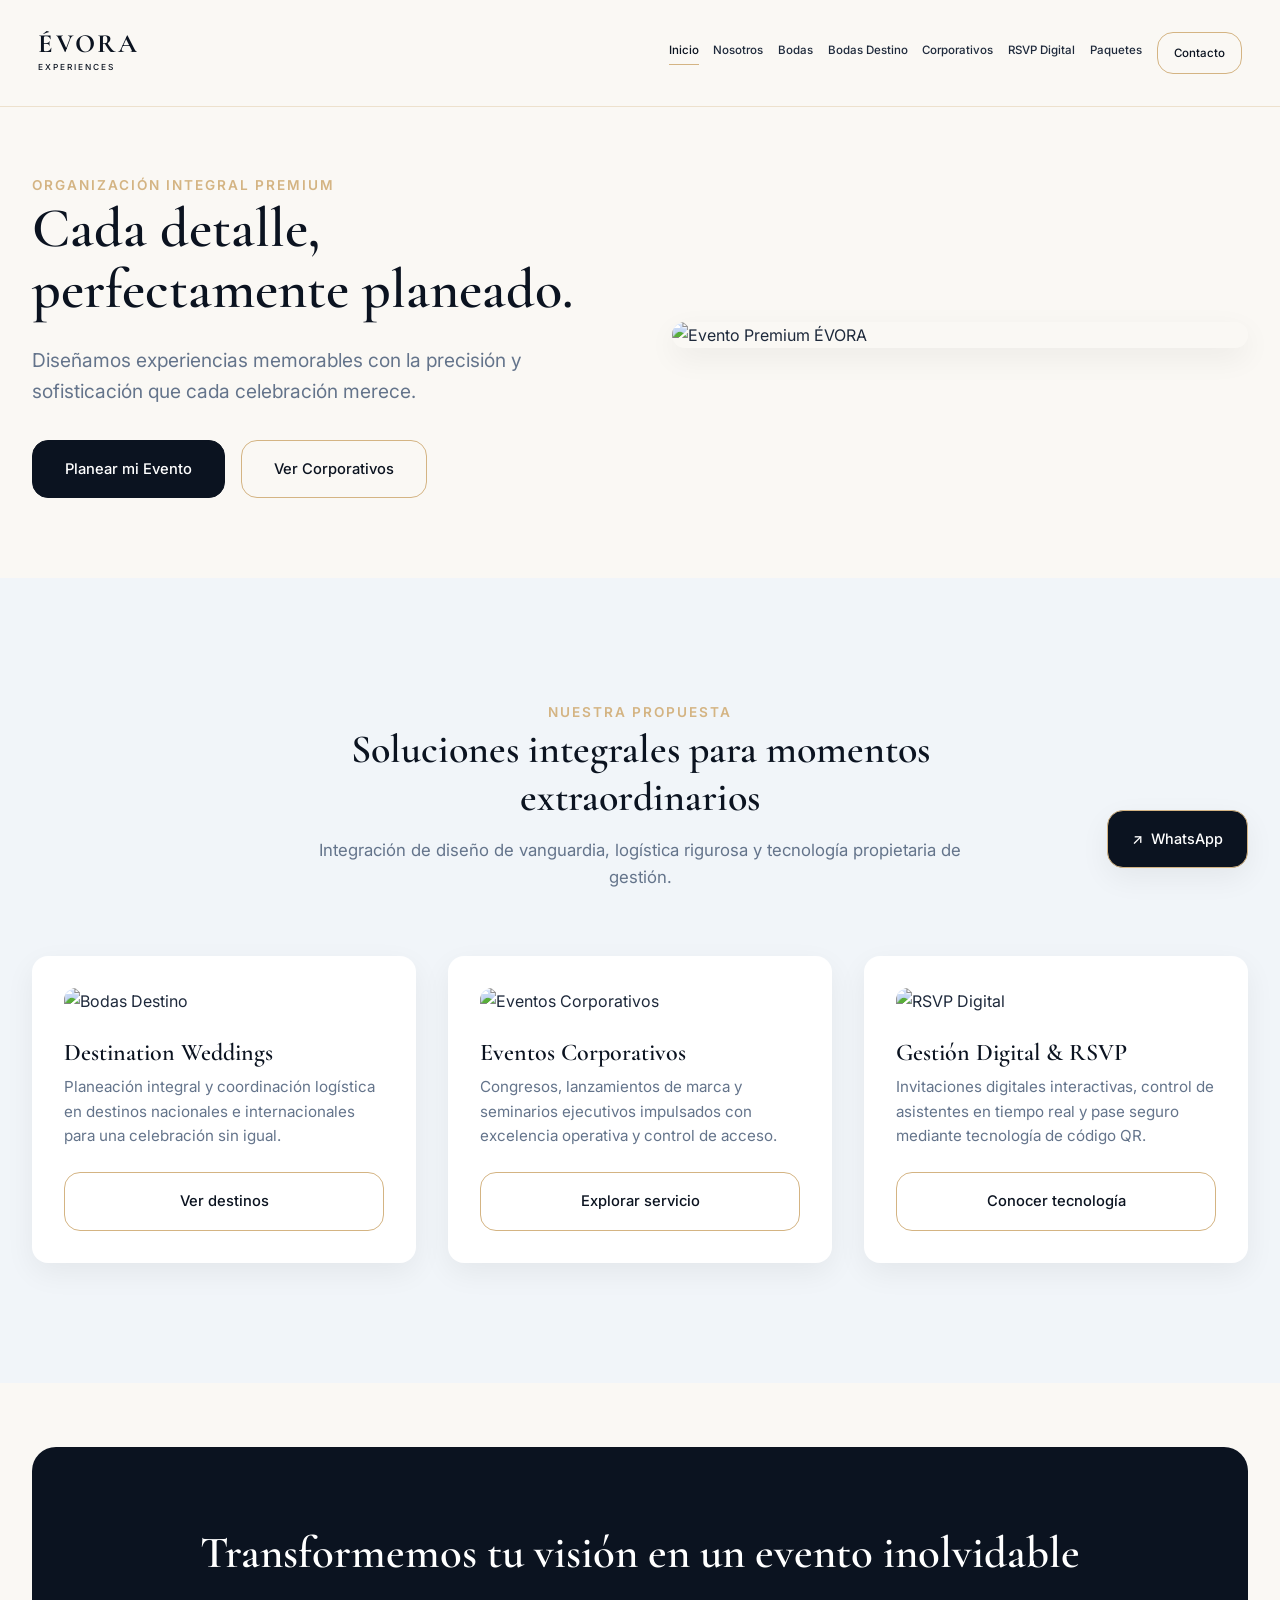
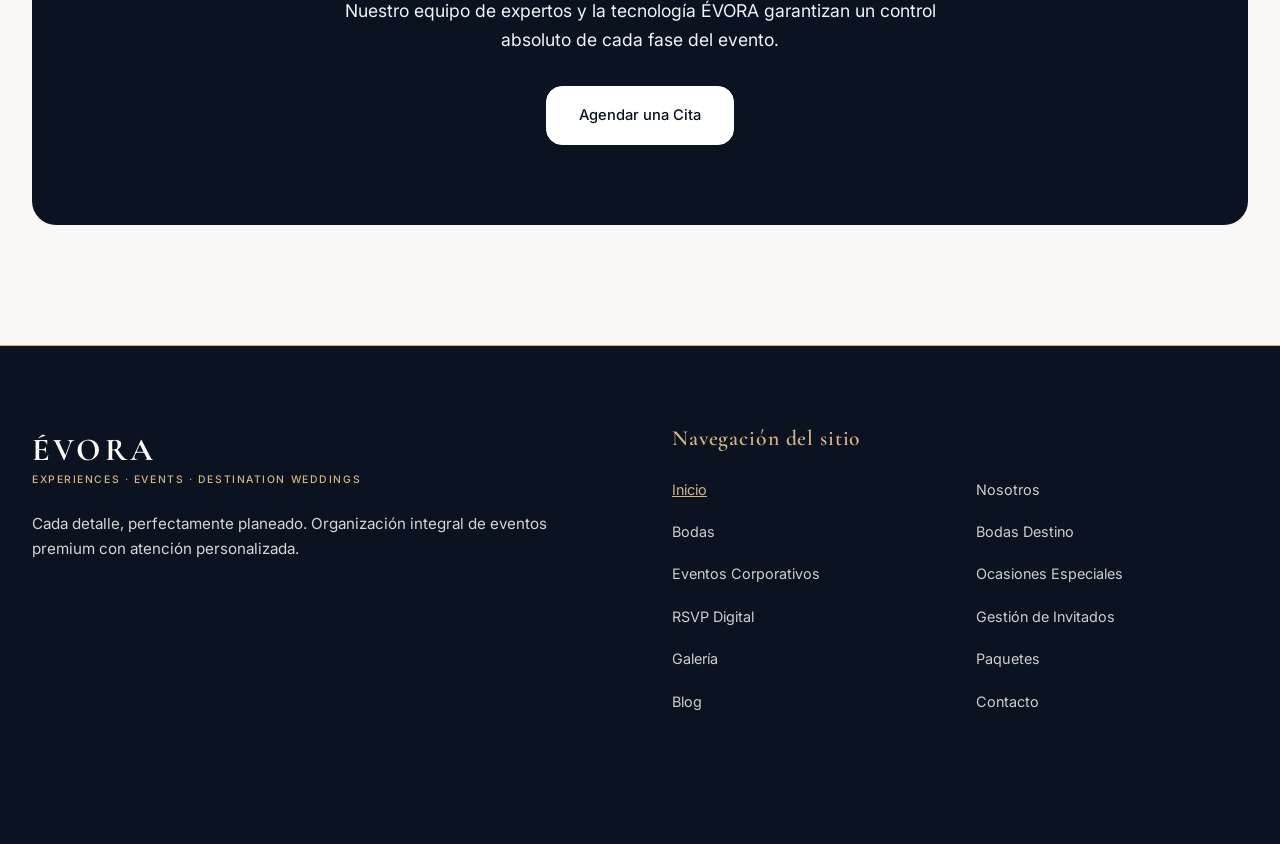
==== index.html @ 411a6d38 "index colocado y arreglado pie de pagina no se mostraba menu hamburguesa" ====
<!DOCTYPE html>
<html lang="es">
<head>
  <meta charset="UTF-8">
  <meta name="viewport" content="width=device-width, initial-scale=1.0">
  <meta name="description" content="ÉVORA Experiences - Organización integral de eventos premium, bodas destino y soluciones tecnológicas de gestión.">
  <meta name="theme-color" content="#FAF8F4">
  <title>Inicio | ÉVORA Experiences Events</title>
  
  <link rel="preconnect" href="https://fonts.googleapis.com">
  <link rel="preconnect" href="https://fonts.gstatic.com" crossorigin>
  <link href="https://fonts.googleapis.com/css2?family=Cormorant+Garamond:wght@600;700&family=Inter:wght@400;500;600&display=swap" rel="stylesheet">
  
  <!-- CSS unificado del encabezado y pie de página -->
  <link rel="stylesheet" href="CSS/encabezado-pie-de-pagina.css">
  
  <!-- CSS del contenido principal de las páginas -->
  <link rel="stylesheet" href="CSS/estilos.css">
</head>
<body>

  <!-- ENCABEZADO (Idéntico a Contactos) -->
  <header class="site-header">
    <div class="container header-inner">
      <a href="index.html" class="logo" aria-label="ÉVORA Inicio">
        <span class="logo-title">ÉVORA</span>
        <span class="logo-sub">EXPERIENCES</span>
      </a>

      <button class="menu-toggle" type="button" aria-label="Abrir menú" aria-controls="main-navigation" aria-expanded="false">
        <span></span>
        <span></span>
        <span></span>
      </button>

      <nav class="main-nav" id="main-navigation" aria-label="Navegación principal">
        <a href="index.html" class="nav-link active" aria-current="page">Inicio</a>
        <a href="nosotros.html" class="nav-link">Nosotros</a>
        <a href="bodas.html" class="nav-link">Bodas</a>
        <a href="bodas-destino.html" class="nav-link">Bodas Destino</a>
        <a href="eventos-corporativos.html" class="nav-link">Corporativos</a>
        <a href="rsvp.html" class="nav-link">RSVP Digital</a>
        <a href="paquetes.html" class="nav-link">Paquetes</a>
        <a href="Contactos.html" class="btn btn-secondary">Contacto</a>
      </nav>
    </div>
    <button class="drawer-backdrop" type="button" aria-label="Cerrar menú" tabindex="-1"></button>
  </header>

  <!-- CONTENIDO PRINCIPAL DEL INICIO -->
  <main>
    <!-- Hero Principal -->
    <section class="hero">
      <div class="container hero-grid">
        <div class="hero-content">
          <span class="section-subtitle">Organización Integral Premium</span>
          <h1 class="hero-title">Cada detalle, perfectamente planeado.</h1>
          <p class="hero-tagline">Diseñamos experiencias memorables con la precisión y sofisticación que cada celebración merece.</p>
          <div style="display: flex; gap: 16px; flex-wrap: wrap;">
            <a href="Contactos.html" class="btn btn-primary">Planear mi Evento</a>
            <a href="eventos-corporativos.html" class="btn btn-secondary">Ver Corporativos</a>
          </div>
        </div>
        <div class="hero-img-wrapper">
          <img src="https://images.unsplash.com/photo-1511795409834-ef04bbd61622?auto=format&fit=crop&w=1000&q=80" alt="Evento Premium ÉVORA">
        </div>
      </div>
    </section>

    <!-- Sección de Servicios (Panorama General) -->
    <section class="section" style="background-color: var(--color-mist);">
      <div class="container">
        <div class="section-header">
          <span class="section-subtitle">Nuestra Propuesta</span>
          <h2 class="section-title">Soluciones integrales para momentos extraordinarios</h2>
          <p class="section-desc">Integración de diseño de vanguardia, logística rigurosa y tecnología propietaria de gestión.</p>
        </div>
        
        <div class="grid-3">
          <!-- Tarjeta 1: Bodas Destino -->
          <div class="card">
            <img src="https://images.unsplash.com/photo-1519167758481-83f550bb49b3?auto=format&fit=crop&w=600&q=80" class="card-img" alt="Bodas Destino">
            <h3 class="card-title">Destination Weddings</h3>
            <p class="card-text">Planeación integral y coordinación logística en destinos nacionales e internacionales para una celebración sin igual.</p>
            <a href="bodas-destino.html" class="btn btn-secondary" style="width: 100%;">Ver destinos</a>
          </div>
          
          <!-- Tarjeta 2: Corporativos -->
          <div class="card">
            <img src="https://images.unsplash.com/photo-1511578314322-379afb476865?auto=format&fit=crop&w=600&q=80" class="card-img" alt="Eventos Corporativos">
            <h3 class="card-title">Eventos Corporativos</h3>
            <p class="card-text">Congresos, lanzamientos de marca y seminarios ejecutivos impulsados con excelencia operativa y control de acceso.</p>
            <a href="eventos-corporativos.html" class="btn btn-secondary" style="width: 100%;">Explorar servicio</a>
          </div>
          
          <!-- Tarjeta 3: Tecnología -->
          <div class="card">
            <img src="https://images.unsplash.com/photo-1465495976277-4387d4b0b4c6?auto=format&fit=crop&w=600&q=80" class="card-img" alt="RSVP Digital">
            <h3 class="card-title">Gestión Digital & RSVP</h3>
            <p class="card-text">Invitaciones digitales interactivas, control de asistentes en tiempo real y pase seguro mediante tecnología de código QR.</p>
            <a href="rsvp.html" class="btn btn-secondary" style="width: 100%;">Conocer tecnología</a>
          </div>
        </div>
      </div>
    </section>

    <!-- Banner CTA -->
    <section class="container" style="margin-bottom: var(--space-8);">
      <div class="cta-banner">
        <h2>Transformemos tu visión en un evento inolvidable</h2>
        <p>Nuestro equipo de expertos y la tecnología ÉVORA garantizan un control absoluto de cada fase del evento.</p>
        <a href="Contactos.html" class="btn btn-secondary" style="background-color: #FFFFFF; border-color: #FFFFFF;">Agendar una Cita</a>
      </div>
    </section>
  </main>

  <!-- PIE DE PÁGINA (Idéntico a Contactos) -->
  <footer class="site-footer">
    <div class="container grid-12">
      <div class="col-6">
        <div class="logo footer-logo">
          <span class="logo-title">ÉVORA</span>
          <span class="logo-sub">EXPERIENCES · EVENTS · DESTINATION WEDDINGS</span>
        </div>
        <p class="footer-desc">Cada detalle, perfectamente planeado. Organización integral de eventos premium con atención personalizada.</p>
      </div>
      <div class="col-6">
        <h2 class="footer-heading">Navegación del sitio</h2>
        <ul class="footer-links">
          <li><a href="index.html" aria-current="page">Inicio</a></li>
          <li><a href="nosotros.html">Nosotros</a></li>
          <li><a href="bodas.html">Bodas</a></li>
          <li><a href="bodas-destino.html">Bodas Destino</a></li>
          <li><a href="eventos-corporativos.html">Eventos Corporativos</a></li>
          <li><a href="ocasiones-especiales.html">Ocasiones Especiales</a></li>
          <li><a href="rsvp.html">RSVP Digital</a></li>
          <li><a href="gestion-invitados.html">Gestión de Invitados</a></li>
          <li><a href="galeria.html">Galería</a></li>
          <li><a href="paquetes.html">Paquetes</a></li>
          <li><a href="blog.html">Blog</a></li>
          <li><a href="Contactos.html">Contacto</a></li>
        </ul>
      </div>
    </div>
  </footer>

  <!-- BOTÓN FLOTANTE WHATSAPP (Idéntico a Contactos) -->
  <a class="whatsapp-float whatsapp-configurable" data-contact-link="whatsapp" href="Contactos.html#contacto-whatsapp" aria-label="Escríbenos por WhatsApp">
    <span aria-hidden="true">↗</span>
    <span>WhatsApp</span>
  </a>

  <!-- SCRIPTS (Requeridos para el funcionamiento del menú) -->
  <script src="SCRIPT/general.js"></script>
  <script src="SCRIPT/script.js"></script>
</body>
</html>
---- CSS/encabezado-pie-de-pagina.css ----
/* ==========================================================================
   ÉVORA - ENCABEZADO, MENÚ LATERAL Y PIE DE PÁGINA RESPONSIVE
   Tokens oficiales (Sección 4.6), Identidad (Sección 3) e Interfaz (Sección 4)
   ========================================================================== */

/* 1. FUENTES OFICIALES */
@import url('https://fonts.googleapis.com/css2?family=Cormorant+Garamond:wght@600;700&family=Inter:wght@400;500;600&display=swap');

/* 2. VARIABLES OFICIALES */
:root {
  --color-midnight: #0B1320;
  --color-gold:     #D4B483;
  --color-ivory:    #FAF8F4;
  --color-charcoal: #1E293B;
  --color-slate:    #64748B;
  --color-mist:     #F1F5F9;
  --color-white:    #FFFFFF;
  --font-display: 'Cormorant Garamond', serif;
  --font-body:    'Inter', sans-serif;
  --radius-base:    16px;
  --radius-premium: 24px;
  --shadow-soft:    0px 10px 30px rgba(0, 0, 0, 0.06);
  --shadow-drawer:  -10px 0px 40px rgba(11, 19, 32, 0.18);
  --transition:     300ms ease;
  --space-1: 8px;
  --space-2: 16px;
  --space-3: 24px;
  --space-4: 32px;
  --space-5: 48px;
  --space-6: 64px;
  --space-7: 80px;
  --space-8: 120px;
  --space-9: 160px;
}

/* 3. RESET Y ESTRUCTURA BASE */
* { box-sizing: border-box; margin: 0; padding: 0; }
html { scroll-behavior: smooth; overflow-x: hidden; }
body {
  background-color: var(--color-ivory);
  color: var(--color-charcoal);
  font-family: var(--font-body);
  font-weight: 400;
  line-height: 1.65;
  -webkit-font-smoothing: antialiased;
  overflow-x: hidden;
}
body.menu-open { overflow: hidden; }

.container {
  max-width: 1280px;
  margin: 0 auto;
  padding: 0 var(--space-4);
}
@media (max-width: 640px) { .container { padding: 0 var(--space-2); } }

/* 4. BOTONES DEL SISTEMA */
.btn {
  display: inline-flex;
  align-items: center;
  justify-content: center;
  gap: var(--space-1);
  padding: var(--space-2) var(--space-4);
  border-radius: var(--radius-base);
  font-family: var(--font-body);
  font-size: 0.92rem;
  font-weight: 500;
  text-decoration: none;
  cursor: pointer;
  transition: background-color var(--transition), color var(--transition), transform var(--transition);
}
.btn-primary { background-color: var(--color-midnight); color: var(--color-white); border: 1px solid var(--color-midnight); }
.btn-primary:hover { background-color: var(--color-charcoal); color: var(--color-white); transform: translateY(-2px); }
.btn-secondary { background-color: transparent; color: var(--color-midnight); border: 1px solid var(--color-gold); }
.btn-secondary:hover { background-color: var(--color-gold); color: var(--color-midnight); transform: translateY(-2px); }

/* 5. LOGOTIPO EDITORIAL */
.logo {
  min-width: max-content;
  flex: 0 0 auto;
  padding: var(--space-1) 0;
  text-decoration: none;
  color: var(--color-midnight);
  display: inline-flex;
  flex-direction: column;
}
.logo-title { font-family: var(--font-display); font-size: clamp(1.65rem, 2vw, 2.4rem); font-weight: 700; letter-spacing: 0.1em; line-height: 1; }
.logo-sub { font-family: var(--font-body); font-size: clamp(0.48rem, 0.65vw, 0.62rem); font-weight: 500; letter-spacing: clamp(0.12em, 0.24vw, 0.24em); margin-top: 4px; }

/* 6. ENCABEZADO FIJO */
.site-header {
  background-color: var(--color-ivory);
  border-bottom: 1px solid rgba(212, 180, 131, 0.35);
  position: sticky;
  top: 0;
  z-index: 900;
  width: 100%;
}
.header-inner {
  display: flex;
  justify-content: space-between;
  align-items: center;
  gap: clamp(12px, 2vw, 32px);
  width: 100%;
  max-width: 1600px;
  padding: clamp(14px, 1.8vw, 24px) clamp(16px, 3vw, 48px);
}
.main-nav {
  display: flex;
  align-items: center;
  justify-content: flex-end;
  gap: clamp(8px, 1.15vw, 20px);
  min-width: 0;
}
.nav-link {
  font-size: clamp(0.72rem, 0.85vw, 0.92rem);
  font-weight: 500;
  color: var(--color-charcoal);
  text-decoration: none;
  padding-bottom: 4px;
  border-bottom: 1px solid transparent;
  transition: color var(--transition), border-bottom-color var(--transition);
  white-space: nowrap;
}
.main-nav .btn { flex: 0 0 auto; padding: clamp(10px, 0.8vw, 16px) clamp(12px, 1.25vw, 24px); font-size: clamp(0.72rem, 0.85vw, 0.92rem); white-space: nowrap; }
.nav-link:hover, .nav-link.active { color: var(--color-midnight); border-bottom-color: var(--color-gold); }

/* 7. BOTÓN HAMBURGUESA Y OVERLAY */
.menu-toggle {
  display: none;
  flex-direction: column;
  justify-content: space-between;
  width: 32px;
  height: 22px;
  background: transparent;
  border: none;
  cursor: pointer;
  padding: 0;
  z-index: 1001;
}
.menu-toggle span {
  display: block;
  width: 100%;
  height: 2px;
  background-color: var(--color-midnight);
  border-radius: 2px;
  transition: transform var(--transition), opacity var(--transition), background-color var(--transition);
}
.menu-toggle.is-active span:nth-child(1) { transform: translateY(10px) rotate(45deg); }
.menu-toggle.is-active span:nth-child(2) { opacity: 0; }
.menu-toggle.is-active span:nth-child(3) { transform: translateY(-10px) rotate(-45deg); }
.drawer-header { display: none; }
.drawer-backdrop {
  display: none;
  position: fixed;
  top: 0; left: 0; width: 100vw; height: 100vh;
  background-color: rgba(11, 19, 32, 0.55);
  backdrop-filter: blur(2px);
  z-index: 950;
  opacity: 0;
  pointer-events: none;
  cursor: pointer;
  transition: opacity var(--transition);
}
.drawer-backdrop.is-active { opacity: 1; pointer-events: auto; }

/* 8. COMPORTAMIENTO MÓVIL Y TABLET (HASTA 1100PX) */
@media (max-width: 1100px) {
  body.menu-open .site-header { z-index: 1100; }
  .menu-toggle { display: flex; }
  .drawer-backdrop { display: block; }
  .main-nav {
    position: fixed;
    top: 0;
    right: 0;
    width: 320px;
    max-width: 85vw;
    height: 100vh;
    background-color: var(--color-ivory);
    box-shadow: var(--shadow-drawer);
    border-left: 1px solid var(--color-gold);
    display: flex;
    flex-direction: column;
    align-items: flex-start;
    justify-content: flex-start;
    padding: var(--space-6) var(--space-4) var(--space-5);
    gap: var(--space-3);
    z-index: 1000;
    overflow-y: auto;
    transform: translateX(100%);
    transition: transform var(--transition);
  }
  .main-nav.is-open { transform: translateX(0); }
  .drawer-header {
    display: block;
    width: 100%;
    padding-bottom: var(--space-3);
    border-bottom: 1px solid rgba(212, 180, 131, 0.35);
    margin-bottom: var(--space-2);
  }
  .drawer-tag { font-size: 0.72rem; font-weight: 600; text-transform: uppercase; letter-spacing: 0.2em; color: var(--color-slate); display: block; margin-top: 4px; }
  .main-nav .nav-link { width: 100%; font-size: 1.15rem; font-family: var(--font-display); font-weight: 600; padding: var(--space-1) 0; border-bottom: 1px solid rgba(212, 180, 131, 0.2); }
  .main-nav .btn { width: 100%; margin-top: var(--space-3); text-align: center; }
}

/* ==========================================================================
   9. PIE DE PÁGINA CORPORATIVO 
   ========================================================================== */
.site-footer {
  background-color: var(--color-midnight);
  color: var(--color-ivory);
  padding: var(--space-7) 0 var(--space-5);
  border-top: 1px solid var(--color-gold);
}

/* Solución a las grillas usadas originalmente en Contactos.html */
.grid-12 {
  display: grid;
  grid-template-columns: 1fr 1fr;
  gap: var(--space-6);
  align-items: start;
}

.col-6 {
  width: 100%;
}

/* ==========================================================================
   9. PIE DE PÁGINA CORPORATIVO 
   ========================================================================== */
.site-footer {
  background-color: var(--color-midnight);
  color: var(--color-ivory);
  /* Padding extra al final para que el botón de WhatsApp no cubra los enlaces */
  padding: var(--space-7) 0 calc(var(--space-7) + 50px);
  border-top: 1px solid var(--color-gold);
}

.grid-12 {
  display: grid;
  grid-template-columns: 1fr 1fr;
  gap: var(--space-6);
  align-items: start;
}

.col-6 {
  width: 100%;
}

/* Estilos del Logo en el Footer */
.footer-logo {
  display: flex;
  flex-direction: column;
  color: var(--color-ivory);
  margin-bottom: var(--space-2);
  text-decoration: none;
  max-width: 100%;
}

.footer-logo .logo-title {
  font-family: var(--font-display);
  font-size: clamp(1.6rem, 4vw, 2rem);
  font-weight: 700;
  letter-spacing: 0.1em;
  line-height: 1;
}

.footer-logo .logo-sub {
  font-family: var(--font-body);
  font-size: clamp(0.55rem, 1.2vw, 0.65rem);
  font-weight: 500;
  letter-spacing: 0.15em; /* Espaciado fijo y estable */
  color: var(--color-gold);
  margin-top: 6px;
  line-height: 1.6;
  white-space: normal;
  word-wrap: break-word;
}

.footer-desc {
  font-size: 0.95rem;
  opacity: 0.85;
  margin-bottom: var(--space-3);
  line-height: 1.6;
}

.footer-heading {
  font-family: var(--font-display);
  color: var(--color-gold);
  font-size: 1.35rem;
  font-weight: 600;
  margin-bottom: var(--space-3);
  letter-spacing: 0.04em;
}

/* Enlaces en 2 columnas estables */
.footer-links {
  list-style: none !important;
  padding: 0;
  margin: 0;
  display: grid;
  grid-template-columns: repeat(2, 1fr);
  gap: var(--space-2) var(--space-4);
}

.footer-links li {
  margin: 0;
  padding: 0;
}

.footer-links a {
  color: var(--color-ivory) !important;
  text-decoration: none !important;
  font-size: 0.9rem;
  opacity: 0.82;
  transition: opacity var(--transition), color var(--transition);
}

.footer-links a:hover,
.footer-links a[aria-current="page"] {
  opacity: 1;
  color: var(--color-gold) !important;
  text-decoration: underline !important;
}

/* Sub-footer inferior */
.footer-bottom {
  margin-top: var(--space-6); 
  padding-top: var(--space-4); 
  border-top: 1px solid rgba(255, 255, 255, 0.1); 
  display: flex; 
  justify-content: space-between; 
  align-items: center; 
  flex-wrap: wrap; 
  gap: var(--space-2); 
  font-size: 0.82rem; 
  color: var(--color-slate); 
}

/* Responsividad del Footer (Ajustado para Tablets como iPad Mini) */
@media (max-width: 1024px) {
  .grid-12 {
    grid-template-columns: 1fr; /* Colapsa a 1 columna para dar ancho total al texto */
    gap: var(--space-5);
  }
  .footer-links {
    grid-template-columns: repeat(2, 1fr); /* Mantiene los enlaces en 2 columnas */
  }
  .footer-bottom { 
    flex-direction: column; 
    align-items: flex-start; 
  }
}

.footer-desc {
  font-size: 0.95rem;
  opacity: 0.85;
  margin-bottom: var(--space-3);
  line-height: 1.6;
}

.footer-heading {
  font-family: var(--font-display);
  color: var(--color-gold);
  font-size: 1.35rem;
  font-weight: 600;
  margin-bottom: var(--space-3);
  letter-spacing: 0.04em;
}

/* Solución a los enlaces azules y viñetas */
.footer-links {
  list-style: none !important;
  padding: 0;
  margin: 0;
  display: grid;
  grid-template-columns: repeat(2, 1fr);
  gap: var(--space-2) var(--space-4);
}

.footer-links li {
  margin: 0;
  padding: 0;
}

.footer-links a {
  color: var(--color-ivory) !important;
  text-decoration: none !important;
  font-size: 0.9rem;
  opacity: 0.82;
  transition: opacity var(--transition), color var(--transition);
}

.footer-links a:hover,
.footer-links a[aria-current="page"] {
  opacity: 1;
  color: var(--color-gold) !important;
  text-decoration: underline !important;
}

/* Sub-footer inferior (Derechos reservados) */
.footer-bottom {
  margin-top: var(--space-6); 
  padding-top: var(--space-4); 
  border-top: 1px solid rgba(255, 255, 255, 0.1); 
  display: flex; 
  justify-content: space-between; 
  align-items: center; 
  flex-wrap: wrap; 
  gap: var(--space-2); 
  font-size: 0.82rem; 
  color: var(--color-slate); 
}

/* Responsividad del Footer */
@media (max-width: 820px) {
  .grid-12 {
    grid-template-columns: 1fr;
    gap: var(--space-5);
  }
  .footer-links {
    grid-template-columns: 1fr;
    gap: var(--space-2);
  }
  .footer-bottom { 
    flex-direction: column; 
    align-items: flex-start; 
  }
}

/* ==========================================================================
   10. BOTÓN FLOTANTE DE WHATSAPP 
   ========================================================================== */
.whatsapp-float {
  position: fixed;
  bottom: var(--space-4); 
  right: var(--space-4);
  background-color: var(--color-midnight); 
  color: var(--color-white) !important;
  border: 1px solid var(--color-gold); 
  border-radius: var(--radius-base);
  padding: var(--space-2) var(--space-3); 
  display: inline-flex; 
  align-items: center; 
  gap: var(--space-1);
  text-decoration: none !important; 
  font-size: 0.9rem; 
  font-weight: 500;
  box-shadow: var(--shadow-soft); 
  z-index: 1000; 
  transition: background-color var(--transition), transform var(--transition);
}

.whatsapp-float:hover { 
  background-color: var(--color-charcoal); 
  color: var(--color-white) !important;
  transform: translateY(-2px); 
}

@media (max-width: 640px) {
  .whatsapp-float { 
    bottom: var(--space-2); 
    right: var(--space-2); 
    padding: var(--space-1) var(--space-2); 
    font-size: 0.82rem; 
  }
}
---- CSS/estilos.css ----
/* ==========================================================================
   ÉVORA - Estilos del Contenido Principal (Index / Bodas)
   ========================================================================== */

/* Tipografía de Encabezados (Sección 3.4) */
h1, h2, h3, h4, .font-display {
  font-family: var(--font-display, 'Cormorant Garamond', serif);
  font-weight: 600;
  line-height: 1.2;
  color: var(--color-midnight, #0B1320);
}

/* ==========================================================================
   Secciones Generales
   ========================================================================== */
.section {
  padding: var(--space-8, 120px) 0;
}

.section-header {
  text-align: center;
  max-width: 650px;
  margin: 0 auto var(--space-6, 64px) auto;
}

.section-subtitle {
  font-size: 0.85rem;
  text-transform: uppercase;
  letter-spacing: 2px;
  color: var(--color-gold, #D4B483);
  font-weight: 600;
  margin-bottom: var(--space-1, 8px);
}

.section-title {
  font-size: 2.5rem;
  margin-bottom: var(--space-2, 16px);
}

.section-desc {
  color: var(--color-slate, #64748B);
  font-size: 1.05rem;
}

/* ==========================================================================
   Hero Base
   ========================================================================== */
.hero {
  padding-top: var(--space-6, 64px); 
  padding-bottom: var(--space-7, 80px);
  background-color: var(--color-ivory, #FAF8F4);
}

.hero-grid {
  display: grid;
  grid-template-columns: 1fr 1fr;
  gap: var(--space-6, 64px);
  align-items: center;
}

.hero-title {
  font-size: 3.5rem;
  margin-bottom: var(--space-3, 24px);
  line-height: 1.1;
}

.hero-tagline {
  font-size: 1.2rem;
  color: var(--color-slate, #64748B);
  margin-bottom: var(--space-4, 32px);
}

.hero-img-wrapper {
  border-radius: var(--radius-premium, 24px);
  overflow: hidden;
  box-shadow: var(--shadow-soft, 0px 10px 30px rgba(0,0,0,0.06));
}

.hero-img-wrapper img {
  width: 100%;
  height: 500px;
  object-fit: cover;
}

/* ==========================================================================
   Tarjetas y Grillas (Servicios)
   ========================================================================== */
.grid-3 {
  display: grid;
  grid-template-columns: repeat(3, 1fr);
  gap: var(--space-4, 32px);
}

.grid-2 {
  display: grid;
  grid-template-columns: repeat(2, 1fr);
  gap: var(--space-5, 48px);
}

.card {
  background: #FFFFFF;
  border-radius: var(--radius-base, 16px);
  padding: var(--space-4, 32px);
  box-shadow: var(--shadow-soft, 0px 10px 30px rgba(0,0,0,0.06));
  transition: transform var(--transition, 300ms);
}

.card:hover {
  transform: translateY(-5px);
}

.card-img {
  width: 100%;
  height: 240px;
  object-fit: cover;
  border-radius: calc(var(--radius-base, 16px) - 4px);
  margin-bottom: var(--space-3, 24px);
}

.card-title {
  font-size: 1.5rem;
  margin-bottom: var(--space-1, 8px);
}

.card-text {
  color: var(--color-slate, #64748B);
  font-size: 0.95rem;
  margin-bottom: var(--space-3, 24px);
  line-height: 1.6;
}

/* ==========================================================================
   Banner CTA (Llamada a la acción)
   ========================================================================== */
.cta-banner {
  background-color: var(--color-midnight, #0B1320);
  color: #FFFFFF;
  border-radius: var(--radius-premium, 24px);
  padding: var(--space-7, 80px) var(--space-5, 48px);
  text-align: center;
  margin: var(--space-6, 64px) 0;
}

.cta-banner h2 {
  color: #FFFFFF;
  font-size: 2.8rem;
  margin-bottom: var(--space-2, 16px);
}

.cta-banner p {
  color: var(--color-mist, #F1F5F9);
  max-width: 600px;
  margin: 0 auto var(--space-4, 32px) auto;
  font-size: 1.1rem;
}

/* ==========================================================================
   Responsive (Contenido Principal)
   ========================================================================== */
@media (max-width: 992px) {
  /* Obliga a las grillas a mostrarse en 1 sola columna en tablet y celular */
  .hero-grid, 
  .grid-3, 
  .grid-2 {
    grid-template-columns: 1fr;
    gap: var(--space-4, 32px);
  }
  
  .hero-title {
    font-size: 2.5rem;
  }
  
  .hero-img-wrapper img {
    height: 350px;
  }
}

@media (max-width: 768px) {
  .cta-banner h2 {
    font-size: 2rem;
  }
  
  .section {
    padding: var(--space-6, 64px) 0;
  }
}
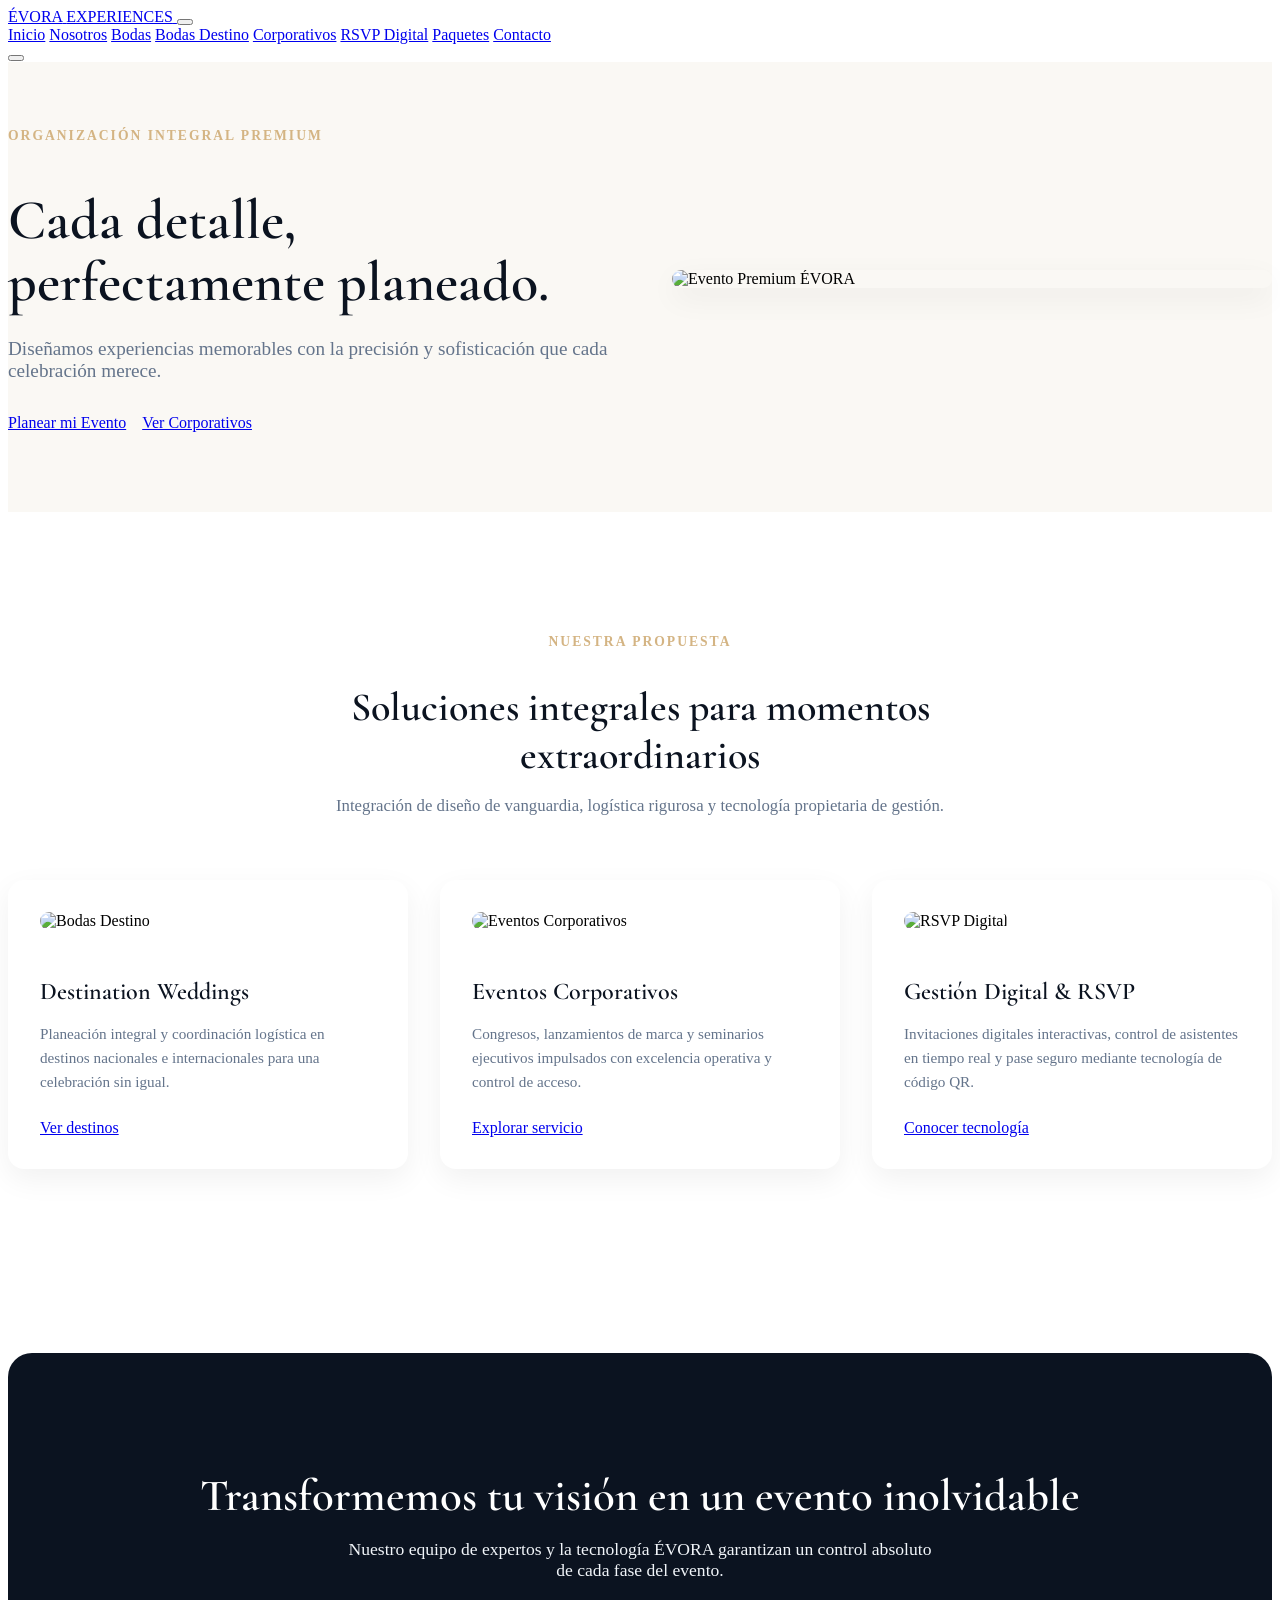
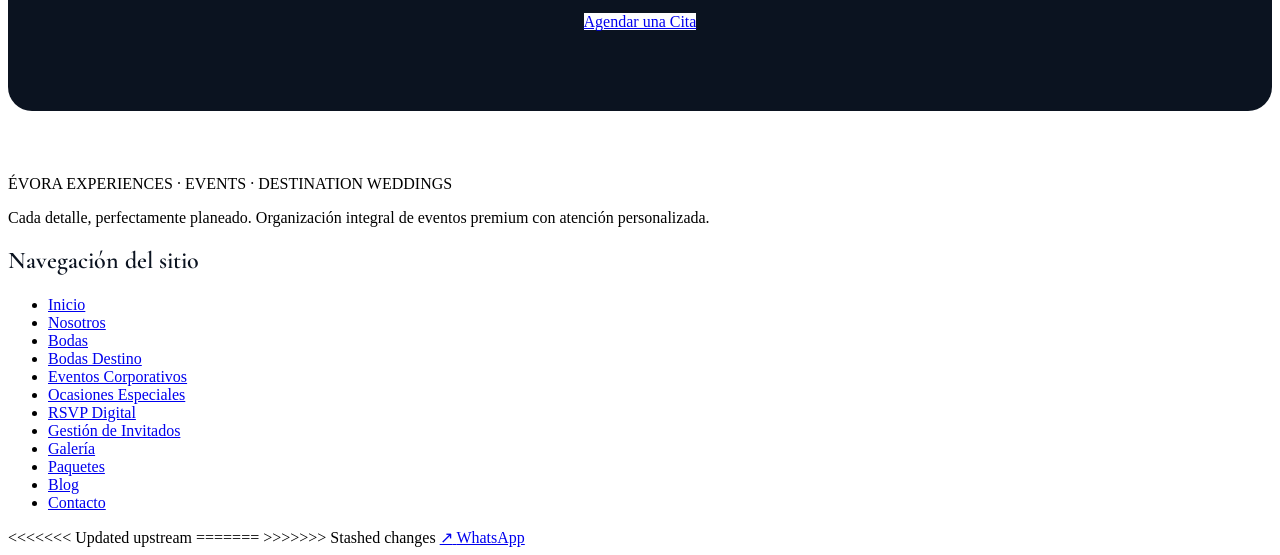
==== commit 006c409f: "Actualizar index" ====
--- a/index.html
+++ b/index.html
@@ -144,7 +144,11 @@
     </div>
   </footer>
 
+<<<<<<< Updated upstream
   <!-- BOTÓN FLOTANTE WHATSAPP (Idéntico a Contactos) -->
+=======
+  <!-- BOTÓN FLOTANTE ESTILO WHATSAPP-->
+>>>>>>> Stashed changes
   <a class="whatsapp-float whatsapp-configurable" data-contact-link="whatsapp" href="Contactos.html#contacto-whatsapp" aria-label="Escríbenos por WhatsApp">
     <span aria-hidden="true">↗</span>
     <span>WhatsApp</span>
--- a/CSS/estilos.css
+++ b/CSS/estilos.css
@@ -130,7 +130,7 @@
 }
 
 /* ==========================================================================
-   Banner CTA (Llamada a la acción)
+   Banner CTA 
    ========================================================================== */
 .cta-banner {
   background-color: var(--color-midnight, #0B1320);
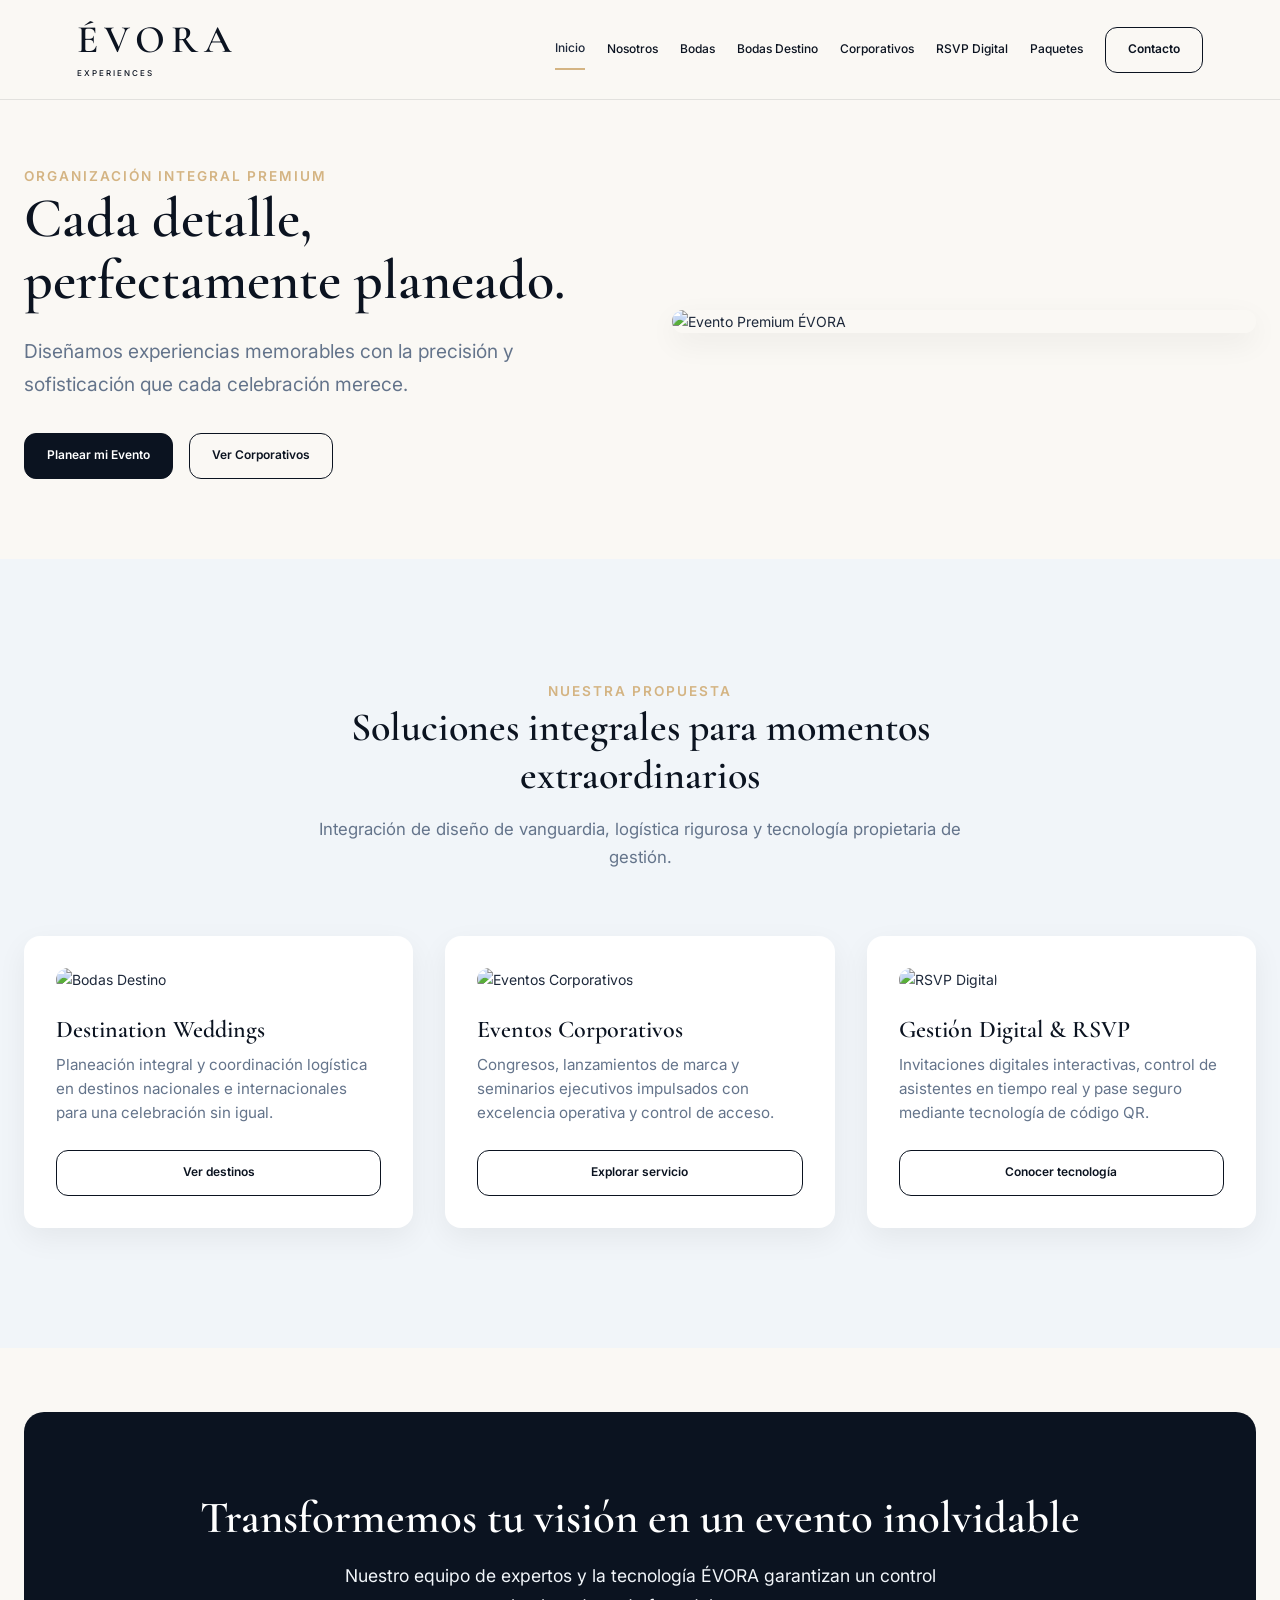
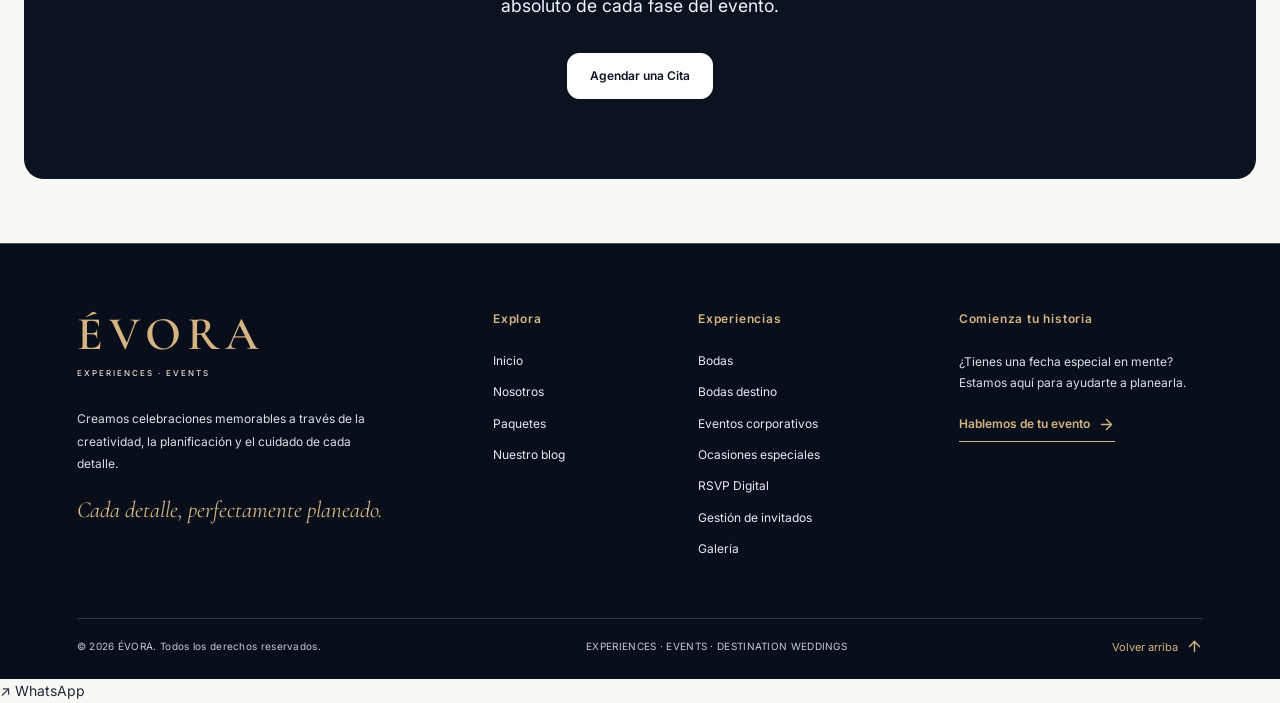
==== commit d5bee889: "ARREGLOS Y DETALLES MENORES" ====
--- a/index.html
+++ b/index.html
@@ -17,7 +17,7 @@
   <!-- CSS del contenido principal de las páginas -->
   <link rel="stylesheet" href="CSS/estilos.css">
 </head>
-<body>
+<body id="inicio">
 
   <!-- ENCABEZADO (Idéntico a Contactos) -->
   <header class="site-header">
@@ -114,41 +114,56 @@
     </section>
   </main>
 
-  <!-- PIE DE PÁGINA (Idéntico a Contactos) -->
   <footer class="site-footer">
-    <div class="container grid-12">
-      <div class="col-6">
-        <div class="logo footer-logo">
-          <span class="logo-title">ÉVORA</span>
-          <span class="logo-sub">EXPERIENCES · EVENTS · DESTINATION WEDDINGS</span>
-        </div>
-        <p class="footer-desc">Cada detalle, perfectamente planeado. Organización integral de eventos premium con atención personalizada.</p>
+    <div class="footer-main">
+      <div class="footer-about">
+        <a class="footer-logo" href="index.html" aria-label="ÉVORA - Inicio">ÉVORA<small>EXPERIENCES · EVENTS</small></a>
+        <p class="footer-description">Creamos celebraciones memorables a través de la creatividad, la planificación y el cuidado de cada detalle.</p>
+        <span class="footer-tagline">Cada detalle, perfectamente planeado.</span>
       </div>
-      <div class="col-6">
-        <h2 class="footer-heading">Navegación del sitio</h2>
-        <ul class="footer-links">
-          <li><a href="index.html" aria-current="page">Inicio</a></li>
-          <li><a href="nosotros.html">Nosotros</a></li>
-          <li><a href="bodas.html">Bodas</a></li>
-          <li><a href="bodas-destino.html">Bodas Destino</a></li>
-          <li><a href="eventos-corporativos.html">Eventos Corporativos</a></li>
-          <li><a href="ocasiones-especiales.html">Ocasiones Especiales</a></li>
-          <li><a href="rsvp.html">RSVP Digital</a></li>
-          <li><a href="gestion-invitados.html">Gestión de Invitados</a></li>
-          <li><a href="galeria.html">Galería</a></li>
-          <li><a href="paquetes.html">Paquetes</a></li>
-          <li><a href="blog.html">Blog</a></li>
-          <li><a href="Contactos.html">Contacto</a></li>
-        </ul>
+      <div class="footer-column">
+        <h3>Explora</h3>
+        <a href="index.html">Inicio</a>
+        <a href="nosotros.html">Nosotros</a>
+        <a href="paquetes.html">Paquetes</a>
+        <a href="blog.html">Nuestro blog</a>
       </div>
+      <div class="footer-column">
+        <h3>Experiencias</h3>
+        <a href="bodas.html">Bodas</a>
+        <a href="bodas-destino.html">Bodas destino</a>
+        <a href="eventos-corporativos.html">Eventos corporativos</a>
+        <a href="ocasiones-especiales.html">Ocasiones especiales</a>
+        <a href="rsvp.html">RSVP Digital</a>
+        <a href="gestion-invitados.html">Gestión de invitados</a>
+        <a href="galeria.html">Galería</a>
+      </div>
+      <div class="footer-column footer-contact">
+        <h3>Comienza tu historia</h3>
+        <p>¿Tienes una fecha especial en mente? Estamos aquí para ayudarte a planearla.</p>
+        <a class="footer-link-contact" href="Contactos.html">
+          Hablemos de tu evento
+          <svg class="icono" viewBox="0 0 24 24" fill="none" stroke="currentColor" stroke-width="2" stroke-linecap="round" stroke-linejoin="round" aria-hidden="true">
+            <path d="M5 12h14"></path>
+            <path d="m12 5 7 7-7 7"></path>
+          </svg>
+        </a>
+      </div>
+    </div>
+    <div class="footer-bottom">
+      <p>© 2026 ÉVORA. Todos los derechos reservados.</p>
+      <p>EXPERIENCES · EVENTS · DESTINATION WEDDINGS</p>
+      <a href="#inicio">
+        Volver arriba
+        <svg class="icono" viewBox="0 0 24 24" fill="none" stroke="currentColor" stroke-width="2" stroke-linecap="round" stroke-linejoin="round" aria-hidden="true">
+          <path d="M12 19V5"></path>
+          <path d="m5 12 7-7 7 7"></path>
+        </svg>
+      </a>
     </div>
   </footer>
 
-<<<<<<< Updated upstream
-  <!-- BOTÓN FLOTANTE WHATSAPP (Idéntico a Contactos) -->
-=======
-  <!-- BOTÓN FLOTANTE ESTILO WHATSAPP-->
->>>>>>> Stashed changes
+  <!-- BOTÓN FLOTANTE WHATSAPP -->
   <a class="whatsapp-float whatsapp-configurable" data-contact-link="whatsapp" href="Contactos.html#contacto-whatsapp" aria-label="Escríbenos por WhatsApp">
     <span aria-hidden="true">↗</span>
     <span>WhatsApp</span>
--- a/CSS/encabezado-pie-de-pagina.css
+++ b/CSS/encabezado-pie-de-pagina.css
@@ -0,0 +1,477 @@
+:root {
+  --color-midnight: #0B1320;
+  --color-gold: #D4B483;
+  --color-ivory: #FAF8F4;
+  --color-charcoal: #1E293B;
+  --color-slate: #64748B;
+  --color-mist: #F1F5F9;
+  --color-white: #FFFFFF;
+  --font-display: 'Cormorant Garamond', Georgia, serif;
+  --radius-premium: 20px;
+  --shadow-soft: 0 10px 30px rgba(0, 0, 0, .06);
+}
+
+* {
+  box-sizing: border-box;
+}
+
+html {
+  scroll-behavior: smooth;
+}
+
+body {
+  margin: 0;
+  background: var(--color-ivory);
+  color: var(--color-charcoal);
+  font: 400 14px/1.7 'Inter', 'Segoe UI', Arial, sans-serif;
+}
+
+main.bodas-page,
+main.rsvp-page {
+  display: block;
+  width: 100%;
+  align-self: stretch;
+  background: transparent;
+}
+
+h1,
+h2,
+h3,
+p {
+  margin-top: 0;
+}
+
+h1,
+h2,
+h3 {
+  color: var(--color-midnight);
+  font-family: var(--font-display);
+  font-weight: 600;
+}
+
+a {
+  color: inherit;
+  text-decoration: none;
+}
+
+a:focus-visible,
+button:focus-visible {
+  outline: 3px solid var(--color-gold);
+  outline-offset: 3px;
+}
+
+.container {
+  width: min(100% - 48px, 1280px);
+  margin-inline: auto;
+}
+
+.grid-12 {
+  display: grid;
+  grid-template-columns: repeat(12, minmax(0, 1fr));
+  gap: 24px;
+}
+
+.col-6 {
+  grid-column: span 6;
+  min-width: 0;
+}
+
+.btn {
+  display: inline-flex;
+  align-items: center;
+  justify-content: center;
+  min-height: 46px;
+  padding: 12px 22px;
+  border: 1px solid var(--color-midnight);
+  border-radius: 12px;
+  font: 600 12px/1.4 'Inter', 'Segoe UI', Arial, sans-serif;
+  text-align: center;
+  cursor: pointer;
+  transition: color .2s ease, background-color .2s ease, border-color .2s ease, transform .2s ease;
+}
+
+.btn:hover {
+  transform: translateY(-2px);
+}
+
+.btn-primary {
+  background: var(--color-midnight);
+  color: var(--color-white);
+}
+
+.btn-primary:hover {
+  background: #1E293B;
+  border-color: #1E293B;
+}
+
+.btn-secondary {
+  background: transparent;
+  color: var(--color-midnight);
+}
+
+.btn-secondary:hover {
+  background: var(--color-gold);
+  border-color: var(--color-gold);
+  color: var(--color-midnight);
+}
+
+.site-header {
+  position: sticky;
+  top: 0;
+  z-index: 1000;
+  padding: 20px 6%;
+  background: var(--color-ivory);
+  border-bottom: 1px solid rgba(11, 19, 32, .1);
+}
+
+.header-inner {
+  position: relative;
+  z-index: 2;
+  display: flex;
+  align-items: center;
+  justify-content: space-between;
+  width: 100%;
+  gap: 20px;
+}
+
+.site-header .container {
+  width: 100%;
+  margin: 0;
+}
+
+.logo {
+  display: inline-flex;
+  flex: 0 0 auto;
+  flex-direction: column;
+  color: var(--color-midnight);
+  line-height: 1;
+  text-decoration: none;
+}
+
+.logo-title {
+  font: 600 39px/1 var(--font-display);
+  letter-spacing: 6px;
+}
+
+.logo-sub {
+  margin-top: 9px;
+  font: 500 8px/1.4 'Inter', 'Segoe UI', Arial, sans-serif;
+  letter-spacing: 2px;
+}
+
+.main-nav {
+  display: flex;
+  flex-wrap: wrap;
+  align-items: center;
+  gap: 10px 22px;
+}
+
+.main-nav .nav-link {
+  padding: 9px 0;
+  color: var(--color-midnight);
+  font-size: 12px;
+  font-weight: 500;
+  white-space: nowrap;
+  transition: color .3s ease;
+}
+
+.main-nav .nav-link:hover,
+.main-nav .nav-link.active {
+  border-bottom: 2px solid var(--color-gold);
+  color: var(--color-charcoal);
+}
+
+.main-nav .btn {
+  flex: 0 0 auto;
+}
+
+.menu-toggle {
+  display: none;
+  width: 44px;
+  height: 44px;
+  padding: 10px;
+  flex: 0 0 auto;
+  flex-direction: column;
+  align-items: center;
+  justify-content: center;
+  gap: 5px;
+  border: 1px solid rgba(11, 19, 32, .2);
+  border-radius: 10px;
+  background: transparent;
+  cursor: pointer;
+}
+
+.menu-toggle span {
+  display: block;
+  width: 23px;
+  height: 2px;
+  border-radius: 2px;
+  background: var(--color-midnight);
+  transition: transform .25s ease, opacity .25s ease;
+}
+
+.menu-toggle.is-active span:nth-child(1) {
+  transform: translateY(8px) rotate(45deg);
+}
+
+.menu-toggle.is-active span:nth-child(2) {
+  opacity: 0;
+}
+
+.menu-toggle.is-active span:nth-child(3) {
+  transform: translateY(-8px) rotate(-45deg);
+}
+
+.drawer-backdrop {
+  display: none;
+}
+
+.site-footer {
+  padding: 67px 6% 0;
+  border-top: 1px solid rgba(212, 180, 131, .35);
+  background: #080F1A;
+  color: var(--color-white);
+}
+
+.site-footer a {
+  text-decoration: none;
+}
+
+.footer-main {
+  display: grid;
+  grid-template-columns: 1.7fr .75fr 1fr 1.1fr;
+  gap: clamp(22px, 3vw, 56px);
+  max-width: 1450px;
+  margin: 0 auto;
+  padding-bottom: 58px;
+}
+
+.footer-logo {
+  display: inline-block;
+  color: var(--color-gold);
+  font: 600 47px/1 var(--font-display);
+  letter-spacing: 6px;
+}
+
+.footer-logo small {
+  display: block;
+  margin-top: 10px;
+  color: #E8E0D6;
+  font: 500 8px/1.4 'Inter', 'Segoe UI', Arial, sans-serif;
+  letter-spacing: 2px;
+}
+
+.footer-description {
+  max-width: 310px;
+  margin: 25px 0 20px;
+  color: #DBDFE4;
+  font-size: 12px;
+  line-height: 1.9;
+}
+
+.footer-tagline {
+  color: var(--color-gold);
+  font: italic 23px/1.3 var(--font-display);
+}
+
+.footer-column {
+  display: flex;
+  flex-direction: column;
+  align-items: flex-start;
+  gap: 11px;
+}
+
+.footer-column h3 {
+  margin: 0 0 12px;
+  color: var(--color-gold);
+  font: 600 12px/1.4 'Inter', 'Segoe UI', Arial, sans-serif;
+  letter-spacing: .8px;
+}
+
+.footer-column > a:not(.footer-link-contact) {
+  color: #E8EAF0;
+  font-size: 12px;
+  transition: color .3s ease;
+}
+
+.footer-column > a:hover {
+  color: var(--color-gold);
+}
+
+.footer-contact p {
+  margin: 0;
+  color: #DBDFE4;
+  font-size: 12px;
+  line-height: 1.8;
+}
+
+.footer-link-contact {
+  display: inline-flex;
+  align-items: center;
+  gap: 8px;
+  margin-top: 9px;
+  padding-bottom: 7px;
+  color: var(--color-gold);
+  border-bottom: 1px solid var(--color-gold);
+  font-size: 12px;
+  font-weight: 600;
+}
+
+.footer-bottom {
+  display: flex;
+  align-items: center;
+  justify-content: space-between;
+  flex-wrap: wrap;
+  gap: 17px;
+  max-width: 1450px;
+  margin: 0 auto;
+  padding: 19px 0 23px;
+  border-top: 1px solid rgba(255, 255, 255, .16);
+}
+
+.footer-bottom p {
+  margin: 0;
+  color: #C4CBD5;
+  font-size: 10px;
+  letter-spacing: .3px;
+}
+
+.footer-bottom > a {
+  display: inline-flex;
+  align-items: center;
+  gap: 8px;
+  color: var(--color-gold);
+  font-size: 11px;
+}
+
+.site-footer .icono {
+  display: inline-block;
+  width: 17px;
+  height: 17px;
+  flex-shrink: 0;
+  vertical-align: middle;
+}
+
+@media (max-width: 1100px) {
+  .footer-main {
+    grid-template-columns: 1.4fr 1fr 1fr;
+    row-gap: 42px;
+  }
+
+  .footer-about {
+    grid-column: 1 / -1;
+  }
+}
+
+@media (max-width: 880px) {
+  .site-header {
+    padding: 15px 6%;
+  }
+
+  .header-inner {
+    flex-wrap: nowrap;
+  }
+
+  .menu-toggle {
+    display: flex;
+  }
+
+  .main-nav {
+    display: none;
+    position: absolute;
+    z-index: 3;
+    top: 100%;
+    right: 0;
+    left: 0;
+    max-height: calc(100vh - 76px);
+    overflow-y: auto;
+    padding: 10px 6% 18px;
+    align-items: stretch;
+    flex-direction: column;
+    gap: 0;
+    background: var(--color-ivory);
+    box-shadow: 0 12px 25px rgba(11, 19, 32, .12);
+  }
+
+  .main-nav.is-open {
+    display: flex;
+  }
+
+  .main-nav .nav-link {
+    width: 100%;
+    padding: 13px 4px;
+    border-bottom: 1px solid rgba(11, 19, 32, .1);
+    font-size: 13px;
+  }
+
+  .main-nav .btn {
+    width: 100%;
+    margin-top: 14px;
+  }
+
+  .drawer-backdrop.is-active {
+    display: block;
+    position: fixed;
+    z-index: 1;
+    inset: 0;
+    border: 0;
+    background: rgba(11, 19, 32, .35);
+  }
+
+  body.menu-open {
+    overflow: hidden;
+  }
+}
+
+@media (max-width: 700px) {
+  .site-footer {
+    padding: 48px 22px 0;
+  }
+
+  .footer-main {
+    grid-template-columns: 1fr 1fr;
+    gap: 32px;
+  }
+
+  .footer-about,
+  .footer-contact {
+    grid-column: 1 / -1;
+  }
+
+  .footer-bottom {
+    justify-content: flex-start;
+  }
+}
+
+@media (max-width: 600px) {
+  .grid-12 {
+    gap: 16px;
+  }
+
+  .col-6 {
+    grid-column: span 12;
+  }
+}
+
+@media (max-width: 400px) {
+  .footer-main {
+    grid-template-columns: 1fr;
+  }
+
+  .footer-about,
+  .footer-contact {
+    grid-column: auto;
+  }
+}
+
+@media (prefers-reduced-motion: reduce) {
+  html {
+    scroll-behavior: auto;
+  }
+
+  *,
+  *::before,
+  *::after {
+    transition-duration: .01ms !important;
+  }
+}
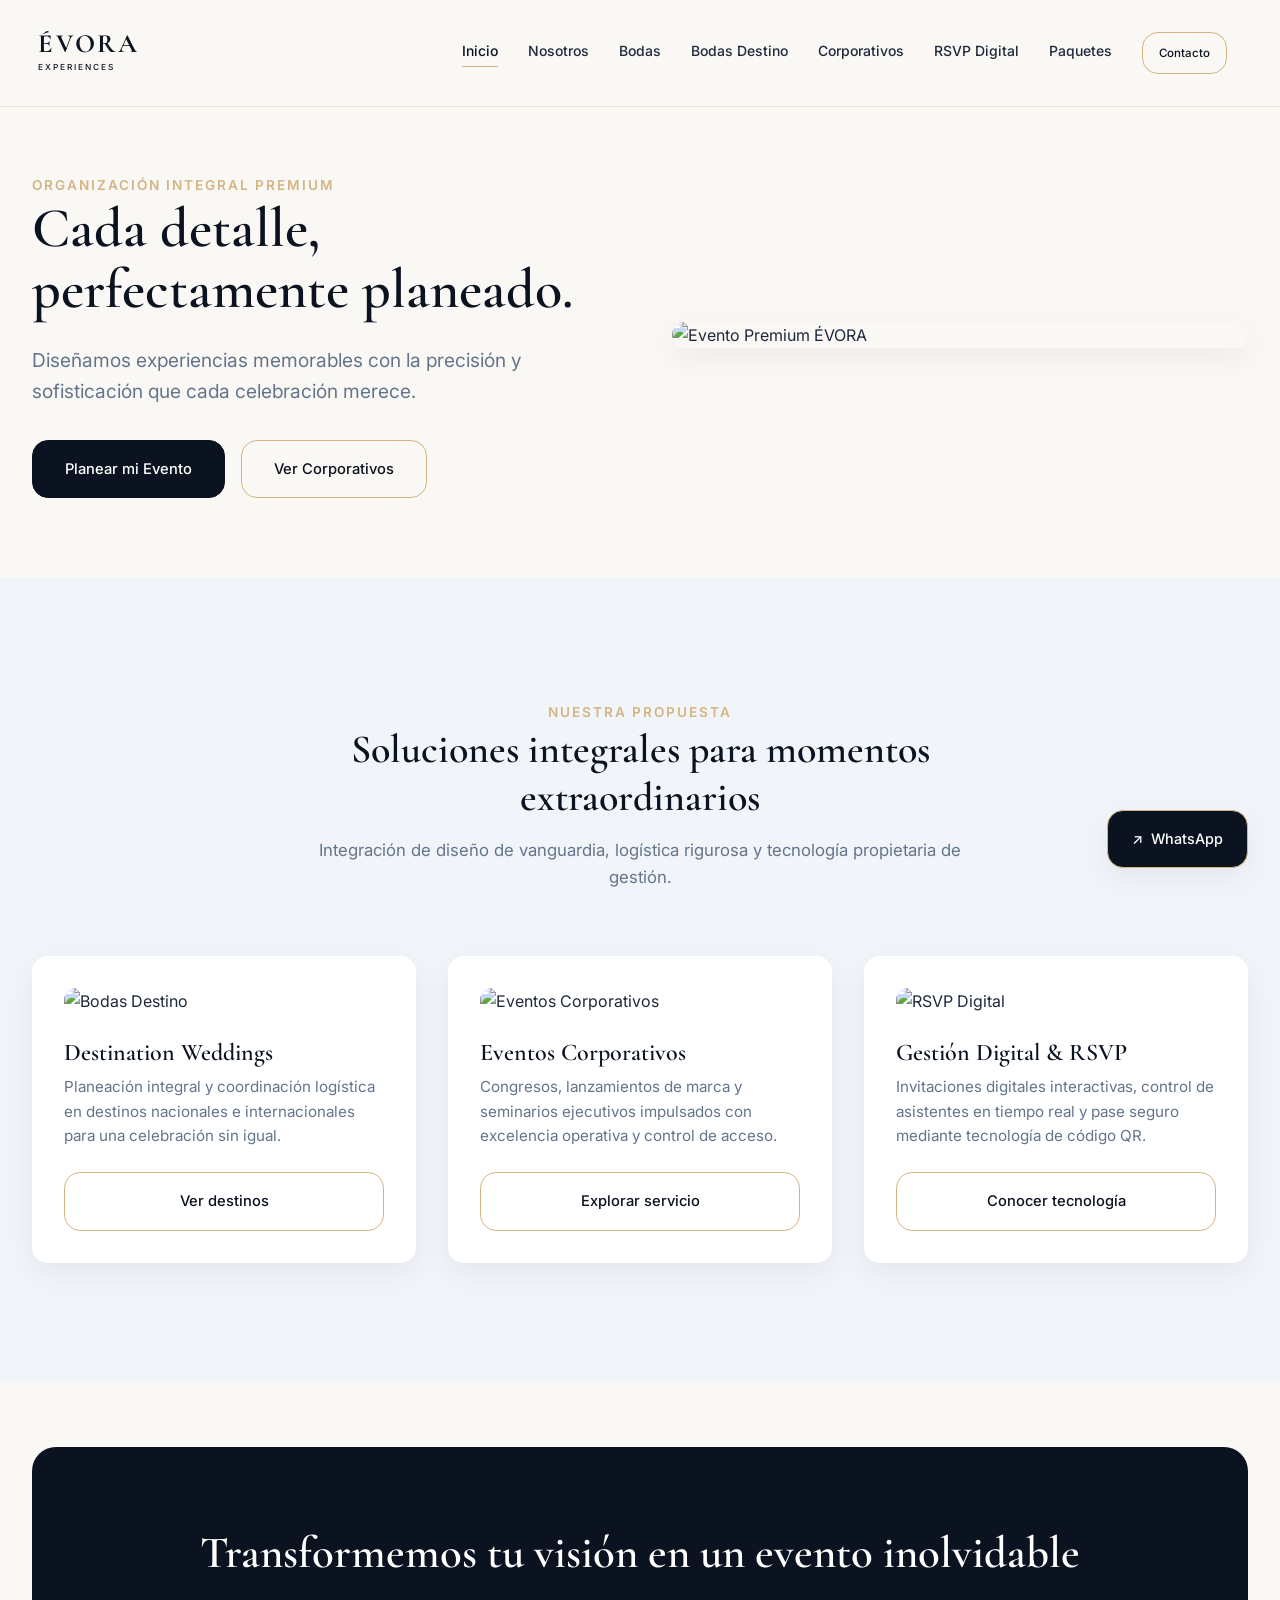
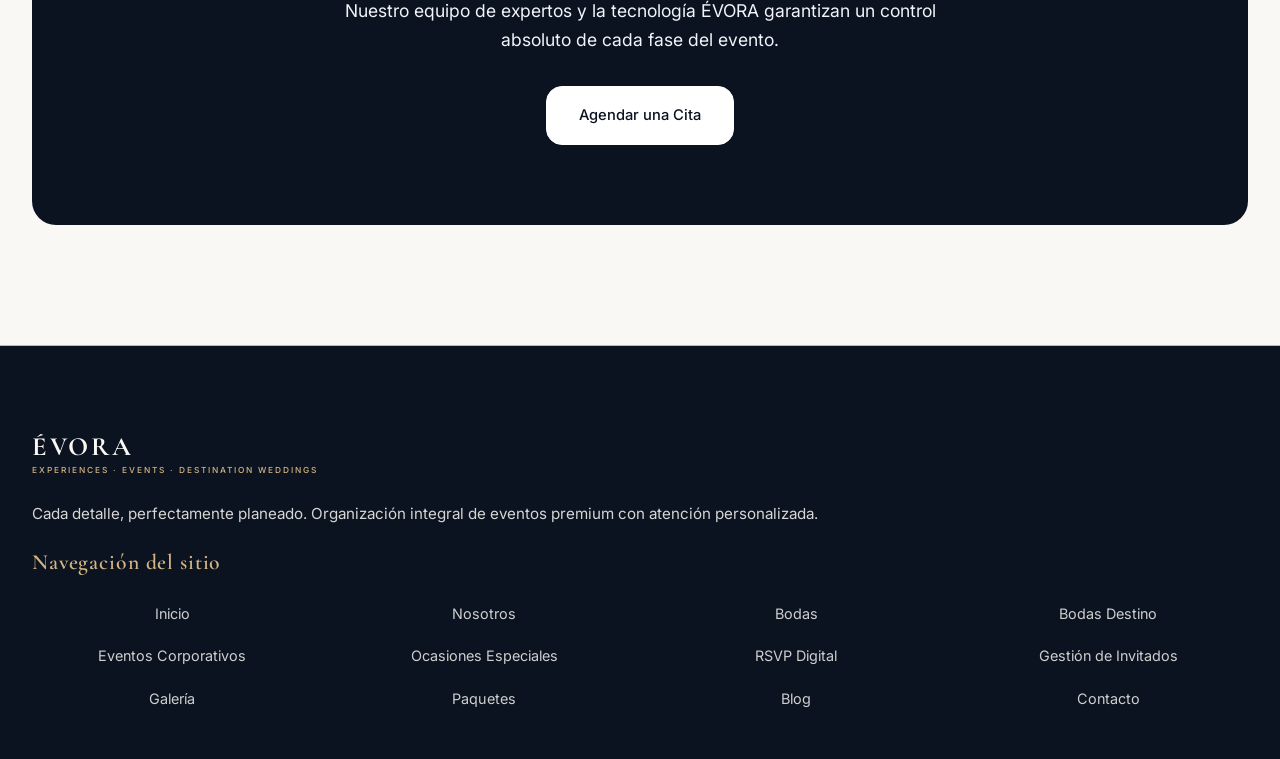
==== commit 6235f46a: "se añadió el index, y se actualizo bodas y unos CSS" ====
--- a/index.html
+++ b/index.html
@@ -17,7 +17,7 @@
   <!-- CSS del contenido principal de las páginas -->
   <link rel="stylesheet" href="CSS/estilos.css">
 </head>
-<body id="inicio">
+<body>
 
   <!-- ENCABEZADO (Idéntico a Contactos) -->
   <header class="site-header">
@@ -114,56 +114,37 @@
     </section>
   </main>
 
+  <!-- PIE DE PÁGINA (Idéntico a Contactos) -->
   <footer class="site-footer">
-    <div class="footer-main">
-      <div class="footer-about">
-        <a class="footer-logo" href="index.html" aria-label="ÉVORA - Inicio">ÉVORA<small>EXPERIENCES · EVENTS</small></a>
-        <p class="footer-description">Creamos celebraciones memorables a través de la creatividad, la planificación y el cuidado de cada detalle.</p>
-        <span class="footer-tagline">Cada detalle, perfectamente planeado.</span>
+    <div class="container grid-12">
+      <div class="col-6">
+        <div class="logo footer-logo">
+          <span class="logo-title">ÉVORA</span>
+          <span class="logo-sub">EXPERIENCES · EVENTS · DESTINATION WEDDINGS</span>
+        </div>
+        <p class="footer-desc">Cada detalle, perfectamente planeado. Organización integral de eventos premium con atención personalizada.</p>
       </div>
-      <div class="footer-column">
-        <h3>Explora</h3>
-        <a href="index.html">Inicio</a>
-        <a href="nosotros.html">Nosotros</a>
-        <a href="paquetes.html">Paquetes</a>
-        <a href="blog.html">Nuestro blog</a>
+      <div class="col-6">
+        <h2 class="footer-heading">Navegación del sitio</h2>
+        <ul class="footer-links">
+          <li><a href="index.html" aria-current="page">Inicio</a></li>
+          <li><a href="nosotros.html">Nosotros</a></li>
+          <li><a href="bodas.html">Bodas</a></li>
+          <li><a href="bodas-destino.html">Bodas Destino</a></li>
+          <li><a href="eventos-corporativos.html">Eventos Corporativos</a></li>
+          <li><a href="ocasiones-especiales.html">Ocasiones Especiales</a></li>
+          <li><a href="rsvp.html">RSVP Digital</a></li>
+          <li><a href="gestion-invitados.html">Gestión de Invitados</a></li>
+          <li><a href="galeria.html">Galería</a></li>
+          <li><a href="paquetes.html">Paquetes</a></li>
+          <li><a href="blog.html">Blog</a></li>
+          <li><a href="Contactos.html">Contacto</a></li>
+        </ul>
       </div>
-      <div class="footer-column">
-        <h3>Experiencias</h3>
-        <a href="bodas.html">Bodas</a>
-        <a href="bodas-destino.html">Bodas destino</a>
-        <a href="eventos-corporativos.html">Eventos corporativos</a>
-        <a href="ocasiones-especiales.html">Ocasiones especiales</a>
-        <a href="rsvp.html">RSVP Digital</a>
-        <a href="gestion-invitados.html">Gestión de invitados</a>
-        <a href="galeria.html">Galería</a>
-      </div>
-      <div class="footer-column footer-contact">
-        <h3>Comienza tu historia</h3>
-        <p>¿Tienes una fecha especial en mente? Estamos aquí para ayudarte a planearla.</p>
-        <a class="footer-link-contact" href="Contactos.html">
-          Hablemos de tu evento
-          <svg class="icono" viewBox="0 0 24 24" fill="none" stroke="currentColor" stroke-width="2" stroke-linecap="round" stroke-linejoin="round" aria-hidden="true">
-            <path d="M5 12h14"></path>
-            <path d="m12 5 7 7-7 7"></path>
-          </svg>
-        </a>
-      </div>
-    </div>
-    <div class="footer-bottom">
-      <p>© 2026 ÉVORA. Todos los derechos reservados.</p>
-      <p>EXPERIENCES · EVENTS · DESTINATION WEDDINGS</p>
-      <a href="#inicio">
-        Volver arriba
-        <svg class="icono" viewBox="0 0 24 24" fill="none" stroke="currentColor" stroke-width="2" stroke-linecap="round" stroke-linejoin="round" aria-hidden="true">
-          <path d="M12 19V5"></path>
-          <path d="m5 12 7-7 7 7"></path>
-        </svg>
-      </a>
     </div>
   </footer>
 
-  <!-- BOTÓN FLOTANTE WHATSAPP -->
+  <!-- BOTÓN FLOTANTE WHATSAPP-->
   <a class="whatsapp-float whatsapp-configurable" data-contact-link="whatsapp" href="Contactos.html#contacto-whatsapp" aria-label="Escríbenos por WhatsApp">
     <span aria-hidden="true">↗</span>
     <span>WhatsApp</span>
--- a/CSS/encabezado-pie-de-pagina.css
+++ b/CSS/encabezado-pie-de-pagina.css
@@ -1,18 +1,50 @@
+/* ==========================================================================
+   ÉVORA - ENCABEZADO, MENÚ LATERAL Y PIE DE PÁGINA RESPONSIVE
+   Tokens oficiales (Sección 4.6), Identidad (Sección 3) e Interfaz (Sección 4)
+   ========================================================================== */
+
+/* 1. FUENTES OFICIALES (Sección 3.4) */
+@import url('https://fonts.googleapis.com/css2?family=Cormorant+Garamond:wght@600;700&family=Inter:wght@400;500;600&display=swap');
+
+/* 2. VARIABLES OFICIALES (Sección 4.6) */
 :root {
+  /* Paleta */
   --color-midnight: #0B1320;
-  --color-gold: #D4B483;
-  --color-ivory: #FAF8F4;
+  --color-gold:     #D4B483;
+  --color-ivory:    #FAF8F4;
   --color-charcoal: #1E293B;
-  --color-slate: #64748B;
-  --color-mist: #F1F5F9;
-  --color-white: #FFFFFF;
-  --font-display: 'Cormorant Garamond', Georgia, serif;
-  --radius-premium: 20px;
-  --shadow-soft: 0 10px 30px rgba(0, 0, 0, .06);
-}
-
+  --color-slate:    #64748B;
+  --color-mist:     #F1F5F9;
+  --color-white:    #FFFFFF;
+
+  /* Tipografía */
+  --font-display: 'Cormorant Garamond', serif;
+  --font-body:    'Inter', sans-serif;
+
+  /* Formas y Efectos */
+  --radius-base:    16px;
+  --radius-premium: 24px;
+  --shadow-soft:    0px 10px 30px rgba(0, 0, 0, 0.06);
+  --shadow-drawer:  -10px 0px 40px rgba(11, 19, 32, 0.18);
+  --transition:     300ms ease; /* Duración permitida: 300 ms (Sección 4.5) */
+
+  /* Escala oficial de espaciado (Sección 4.4) */
+  --space-1: 8px;
+  --space-2: 16px;
+  --space-3: 24px;
+  --space-4: 32px;
+  --space-5: 48px;
+  --space-6: 64px;
+  --space-7: 80px;
+  --space-8: 120px;
+  --space-9: 160px;
+}
+
+/* 3. RESET Y ESTRUCTURA BASE */
 * {
   box-sizing: border-box;
+  margin: 0;
+  padding: 0;
 }
 
 html {
@@ -20,198 +52,182 @@
 }
 
 body {
-  margin: 0;
-  background: var(--color-ivory);
+  background-color: var(--color-ivory);
   color: var(--color-charcoal);
-  font: 400 14px/1.7 'Inter', 'Segoe UI', Arial, sans-serif;
-}
-
-main.bodas-page,
-main.rsvp-page {
-  display: block;
-  width: 100%;
-  align-self: stretch;
-  background: transparent;
-}
-
-h1,
-h2,
-h3,
-p {
-  margin-top: 0;
-}
-
-h1,
-h2,
-h3 {
-  color: var(--color-midnight);
-  font-family: var(--font-display);
-  font-weight: 600;
-}
-
-a {
-  color: inherit;
-  text-decoration: none;
-}
-
-a:focus-visible,
-button:focus-visible {
-  outline: 3px solid var(--color-gold);
-  outline-offset: 3px;
-}
-
+  font-family: var(--font-body);
+  font-weight: 400;
+  line-height: 1.65;
+  -webkit-font-smoothing: antialiased;
+}
+
+/* Bloqueo de scroll cuando el panel lateral está abierto */
+body.menu-open {
+  overflow: hidden;
+}
+
+/* Contenedor central alineado a la grilla oficial */
 .container {
-  width: min(100% - 48px, 1280px);
-  margin-inline: auto;
-}
-
-.grid-12 {
-  display: grid;
-  grid-template-columns: repeat(12, minmax(0, 1fr));
-  gap: 24px;
-}
-
-.col-6 {
-  grid-column: span 6;
-  min-width: 0;
-}
-
+  max-width: 1280px;
+  margin: 0 auto;
+  padding: 0 var(--space-4);
+}
+
+@media (max-width: 640px) {
+  .container {
+    padding: 0 var(--space-2);
+  }
+}
+
+/* 4. BOTONES DEL SISTEMA (Sección 4.3) */
 .btn {
   display: inline-flex;
   align-items: center;
   justify-content: center;
-  min-height: 46px;
-  padding: 12px 22px;
+  gap: var(--space-1);
+  padding: var(--space-2) var(--space-4);
+  border-radius: var(--radius-base);
+  font-family: var(--font-body);
+  font-size: 0.92rem;
+  font-weight: 500;
+  text-decoration: none;
+  cursor: pointer;
+  transition: background-color var(--transition), color var(--transition), transform var(--transition);
+}
+
+.btn-primary {
+  background-color: var(--color-midnight);
+  color: var(--color-white);
   border: 1px solid var(--color-midnight);
-  border-radius: 12px;
-  font: 600 12px/1.4 'Inter', 'Segoe UI', Arial, sans-serif;
-  text-align: center;
-  cursor: pointer;
-  transition: color .2s ease, background-color .2s ease, border-color .2s ease, transform .2s ease;
-}
-
-.btn:hover {
+}
+
+.btn-primary:hover {
+  background-color: var(--color-charcoal);
+  color: var(--color-white);
   transform: translateY(-2px);
 }
 
-.btn-primary {
-  background: var(--color-midnight);
-  color: var(--color-white);
-}
-
-.btn-primary:hover {
-  background: #1E293B;
-  border-color: #1E293B;
-}
-
 .btn-secondary {
-  background: transparent;
+  background-color: transparent;
   color: var(--color-midnight);
-}
-
+  border: 1px solid var(--color-gold);
+}
+
+/* Contraste obligatorio: texto medianoche sobre champagne gold (Secciones 3.3 y 4.3) */
 .btn-secondary:hover {
-  background: var(--color-gold);
-  border-color: var(--color-gold);
+  background-color: var(--color-gold);
   color: var(--color-midnight);
-}
-
+  transform: translateY(-2px);
+}
+
+/* 5. LOGOTIPO EDITORIAL (Sección 3.2: Mínimo 120px) */
+.logo {
+  min-width: max-content;
+  flex: 0 0 auto;
+  padding: var(--space-1) 0;
+  text-decoration: none;
+  color: var(--color-midnight);
+  display: inline-flex;
+  flex-direction: column;
+}
+
+.logo-title {
+  font-family: var(--font-display);
+  font-size: clamp(1.65rem, 2vw, 2.4rem);
+  font-weight: 700;
+  letter-spacing: 0.1em;
+  line-height: 1;
+}
+
+.logo-sub {
+  font-family: var(--font-body);
+  font-size: clamp(0.48rem, 0.65vw, 0.62rem);
+  font-weight: 500;
+  letter-spacing: clamp(0.12em, 0.24vw, 0.24em);
+  margin-top: 4px;
+}
+
+/* 6. ENCABEZADO FIJO */
 .site-header {
+  background-color: var(--color-ivory);
+  border-bottom: 1px solid rgba(212, 180, 131, 0.35);
   position: sticky;
   top: 0;
-  z-index: 1000;
-  padding: 20px 6%;
-  background: var(--color-ivory);
-  border-bottom: 1px solid rgba(11, 19, 32, .1);
+  z-index: 900;
 }
 
 .header-inner {
-  position: relative;
-  z-index: 2;
+  display: flex;
+  justify-content: space-between;
+  align-items: center;
+  gap: clamp(12px, 2vw, 32px);
+  width: 100%;
+  max-width: 1400px;
+  padding: clamp(14px, 1.8vw, 24px) clamp(16px, 3vw, 48px);
+}
+
+/* Menú horizontal en escritorio */
+.main-nav {
   display: flex;
   align-items: center;
-  justify-content: space-between;
-  width: 100%;
-  gap: 20px;
-}
-
-.site-header .container {
-  width: 100%;
-  margin: 0;
-}
-
-.logo {
-  display: inline-flex;
-  flex: 0 0 auto;
-  flex-direction: column;
-  color: var(--color-midnight);
-  line-height: 1;
+  justify-content: flex-end;
+  min-width: 0;
+  
+  a{
+    margin: 0 15px;
+    font-size: 14px;
+  }
+}
+
+.nav-link {
+  font-size: clamp(0.72rem, 0.85vw, 0.92rem);
+  font-weight: 500;
+  color: var(--color-charcoal);
   text-decoration: none;
-}
-
-.logo-title {
-  font: 600 39px/1 var(--font-display);
-  letter-spacing: 6px;
-}
-
-.logo-sub {
-  margin-top: 9px;
-  font: 500 8px/1.4 'Inter', 'Segoe UI', Arial, sans-serif;
-  letter-spacing: 2px;
-}
-
-.main-nav {
-  display: flex;
-  flex-wrap: wrap;
-  align-items: center;
-  gap: 10px 22px;
-}
-
-.main-nav .nav-link {
-  padding: 9px 0;
-  color: var(--color-midnight);
-  font-size: 12px;
-  font-weight: 500;
+  padding-bottom: 4px;
+  border-bottom: 1px solid transparent;
+  transition: color var(--transition), border-bottom-color var(--transition);
   white-space: nowrap;
-  transition: color .3s ease;
-}
-
-.main-nav .nav-link:hover,
-.main-nav .nav-link.active {
-  border-bottom: 2px solid var(--color-gold);
-  color: var(--color-charcoal);
 }
 
 .main-nav .btn {
   flex: 0 0 auto;
-}
-
+  padding: clamp(10px, 0.8vw, 16px) clamp(12px, 1.25vw, 24px);
+  font-size: clamp(0.72rem, 0.85vw, 0.92rem);
+  white-space: nowrap;
+}
+
+.nav-link:hover,
+.nav-link.active {
+  color: var(--color-midnight);
+  border-bottom-color: var(--color-gold);
+}
+
+/* 7. BOTÓN HAMBURGUESA (3 LÍNEAS) - OCULTO EN ESCRITORIO */
 .menu-toggle {
   display: none;
-  width: 44px;
-  height: 44px;
-  padding: 10px;
-  flex: 0 0 auto;
   flex-direction: column;
-  align-items: center;
-  justify-content: center;
-  gap: 5px;
-  border: 1px solid rgba(11, 19, 32, .2);
-  border-radius: 10px;
+  justify-content: space-between;
+  width: 32px;
+  height: 22px;
   background: transparent;
+  border: none;
   cursor: pointer;
+  padding: 0;
+  z-index: 1001;
 }
 
 .menu-toggle span {
   display: block;
-  width: 23px;
+  width: 100%;
   height: 2px;
+  background-color: var(--color-midnight);
   border-radius: 2px;
-  background: var(--color-midnight);
-  transition: transform .25s ease, opacity .25s ease;
-}
-
+  transition: transform var(--transition), opacity var(--transition), background-color var(--transition);
+}
+
+/* Animación de las 3 líneas a "X" al abrir */
 .menu-toggle.is-active span:nth-child(1) {
-  transform: translateY(8px) rotate(45deg);
+  transform: translateY(10px) rotate(45deg);
 }
 
 .menu-toggle.is-active span:nth-child(2) {
@@ -219,259 +235,281 @@
 }
 
 .menu-toggle.is-active span:nth-child(3) {
-  transform: translateY(-8px) rotate(-45deg);
-}
-
+  transform: translateY(-10px) rotate(-45deg);
+}
+
+/* Encabezado dentro del panel lateral (cerrar / logo) */
+.drawer-header {
+  display: none;
+}
+
+/* Overlay semitransparente oscuro */
 .drawer-backdrop {
   display: none;
-}
-
+  position: fixed;
+  top: 0;
+  left: 0;
+  width: 100vw;
+  height: 100vh;
+  padding: 0;
+  border: 0;
+  background-color: rgba(11, 19, 32, 0.55);
+  backdrop-filter: blur(2px);
+  z-index: 950;
+  opacity: 0;
+  pointer-events: none;
+  cursor: pointer;
+  transition: opacity var(--transition);
+}
+
+.drawer-backdrop.is-active {
+  opacity: 1;
+  pointer-events: auto;
+}
+
+@media (min-width: 401px) and (max-width: 1100px) {
+  .header-inner {
+    flex-wrap: wrap;
+  }
+
+  .main-nav {
+    flex: 1 0 100%;
+    justify-content: center;
+    flex-wrap: wrap;
+    gap: 8px clamp(12px, 2vw, 24px);
+  }
+}
+
+/* ========================================================================== 
+   8. COMPORTAMIENTO MÓVIL Y TABLET: PANEL LATERAL DESLIZABLE (OFF-CANVAS)
+   ========================================================================== */
+@media (max-width: 400px) {
+  body.menu-open .site-header {
+    z-index: 1100;
+  }
+
+  .menu-toggle {
+    display: flex;
+  }
+
+  .drawer-backdrop {
+    display: block;
+  }
+
+  /* El menú principal se convierte en el panel lateral derecho */
+  .main-nav {
+    position: fixed;
+    top: 0;
+    right: 0;
+    width: 320px;
+    max-width: 85vw;
+    height: 100vh;
+    background-color: var(--color-ivory);
+    box-shadow: var(--shadow-drawer);
+    border-left: 1px solid var(--color-gold);
+    display: flex;
+    flex-direction: column;
+    align-items: flex-start;
+    justify-content: flex-start;
+    padding: var(--space-6) var(--space-4) var(--space-5);
+    gap: var(--space-3);
+    z-index: 1000;
+    overflow-y: auto;
+    /* Transición suave deslizable (300ms) */
+    transform: translateX(100%);
+    transition: transform var(--transition);
+  }
+
+  .main-nav.is-open {
+    transform: translateX(0);
+  }
+
+  .drawer-header {
+    display: block;
+    width: 100%;
+    padding-bottom: var(--space-3);
+    border-bottom: 1px solid rgba(212, 180, 131, 0.35);
+    margin-bottom: var(--space-2);
+  }
+
+  .drawer-tag {
+    font-size: 0.72rem;
+    font-weight: 600;
+    text-transform: uppercase;
+    letter-spacing: 0.2em;
+    color: var(--color-slate);
+    display: block;
+    margin-top: 4px;
+  }
+
+  .main-nav .nav-link {
+    width: 100%;
+    font-size: 1.15rem;
+    font-family: var(--font-display);
+    font-weight: 600;
+    padding: var(--space-1) 0;
+    border-bottom: 1px solid rgba(212, 180, 131, 0.2);
+  }
+
+  .main-nav .btn {
+    width: 100%;
+    margin-top: var(--space-3);
+    text-align: center;
+  }
+}
+
+/* ==========================================================================
+   9. PIE DE PÁGINA CORPORATIVO (SECCIÓN 3.3 Y 5)
+   ========================================================================== */
 .site-footer {
-  padding: 67px 6% 0;
-  border-top: 1px solid rgba(212, 180, 131, .35);
-  background: #080F1A;
-  color: var(--color-white);
-}
-
-.site-footer a {
-  text-decoration: none;
-}
-
-.footer-main {
+  background-color: var(--color-midnight);
+  color: var(--color-ivory);
+  padding: var(--space-7) 0 var(--space-5);
+  border-top: 1px solid var(--color-gold);
+}
+
+.footer-grid {
   display: grid;
-  grid-template-columns: 1.7fr .75fr 1fr 1.1fr;
-  gap: clamp(22px, 3vw, 56px);
-  max-width: 1450px;
-  margin: 0 auto;
-  padding-bottom: 58px;
+  grid-template-columns: 1fr 1fr;
+  gap: var(--space-6);
+  align-items: start;
+}
+
+.footer-brand {
+  max-width: 440px;
 }
 
 .footer-logo {
+  color: var(--color-ivory);
+  margin-bottom: var(--space-2);
+}
+
+.footer-logo .logo-sub {
+  color: var(--color-gold);
+}
+
+.footer-desc {
+  font-size: 0.95rem;
+  opacity: 0.85;
+  margin-bottom: var(--space-3);
+  line-height: 1.6;
+}
+
+.footer-badge {
   display: inline-block;
+  font-size: 0.75rem;
+  font-weight: 600;
+  letter-spacing: 0.15em;
+  text-transform: uppercase;
   color: var(--color-gold);
-  font: 600 47px/1 var(--font-display);
-  letter-spacing: 6px;
-}
-
-.footer-logo small {
-  display: block;
-  margin-top: 10px;
-  color: #E8E0D6;
-  font: 500 8px/1.4 'Inter', 'Segoe UI', Arial, sans-serif;
-  letter-spacing: 2px;
-}
-
-.footer-description {
-  max-width: 310px;
-  margin: 25px 0 20px;
-  color: #DBDFE4;
-  font-size: 12px;
-  line-height: 1.9;
-}
-
-.footer-tagline {
-  color: var(--color-gold);
-  font: italic 23px/1.3 var(--font-display);
-}
-
-.footer-column {
+  border: 1px solid rgba(212, 180, 131, 0.4);
+  padding: 4px var(--space-2);
+  border-radius: var(--radius-base);
+}
+
+.footer-nav {
   display: flex;
   flex-direction: column;
-  align-items: flex-start;
-  gap: 11px;
-}
-
-.footer-column h3 {
-  margin: 0 0 12px;
+}
+
+.footer-heading {
+  font-family: var(--font-display);
   color: var(--color-gold);
-  font: 600 12px/1.4 'Inter', 'Segoe UI', Arial, sans-serif;
-  letter-spacing: .8px;
-}
-
-.footer-column > a:not(.footer-link-contact) {
-  color: #E8EAF0;
-  font-size: 12px;
-  transition: color .3s ease;
-}
-
-.footer-column > a:hover {
+  font-size: 1.35rem;
+  font-weight: 600;
+  margin-bottom: var(--space-3);
+  letter-spacing: 0.04em;
+}
+
+/* Lista oficial de las 12 páginas en 2 columnas */
+.footer-links {
+  list-style: none;
+  display: grid;
+  grid-template-columns: repeat(4, 1fr);
+  gap: var(--space-2) var(--space-4);
+  grid-auto-flow: row;
+  justify-items: center;
+}
+
+.footer-links a {
+  color: var(--color-ivory);
+  text-decoration: none;
+  font-size: 0.9rem;
+  opacity: 0.82;
+  transition: opacity var(--transition), color var(--transition);
+}
+
+.footer-links a:hover {
+  opacity: 1;
   color: var(--color-gold);
-}
-
-.footer-contact p {
-  margin: 0;
-  color: #DBDFE4;
-  font-size: 12px;
-  line-height: 1.8;
-}
-
-.footer-link-contact {
+  text-decoration: underline;
+}
+
+/* Sub-footer inferior con derechos reservados */
+.footer-bottom {
+  margin-top: var(--space-6);
+  padding-top: var(--space-4);
+  border-top: 1px solid rgba(255, 255, 255, 0.1);
+  display: flex;
+  justify-content: space-between;
+  align-items: center;
+  flex-wrap: wrap;
+  gap: var(--space-2);
+  font-size: 0.82rem;
+  color: var(--color-slate);
+}
+
+/* Adaptación responsive del footer en móvil y tablet */
+@media (max-width: 820px) {
+  .footer-grid {
+    grid-template-columns: 1fr;
+    gap: var(--space-5);
+  }
+
+  .footer-links {
+    grid-template-columns: 1fr;
+    gap: var(--space-2);
+  }
+
+  .footer-bottom {
+    flex-direction: column;
+    align-items: flex-start;
+  }
+}
+
+/* ==========================================================================
+   10. BOTÓN FLOTANTE DE WHATSAPP (REQUERIMIENTO OBLIGATORIO SECCIÓN 6)
+   ========================================================================== */
+.whatsapp-float {
+  position: fixed;
+  bottom: var(--space-4);
+  right: var(--space-4);
+  background-color: var(--color-midnight);
+  color: var(--color-white);
+  border: 1px solid var(--color-gold);
+  border-radius: var(--radius-base);
+  padding: var(--space-2) var(--space-3);
   display: inline-flex;
   align-items: center;
-  gap: 8px;
-  margin-top: 9px;
-  padding-bottom: 7px;
-  color: var(--color-gold);
-  border-bottom: 1px solid var(--color-gold);
-  font-size: 12px;
-  font-weight: 600;
-}
-
-.footer-bottom {
-  display: flex;
-  align-items: center;
-  justify-content: space-between;
-  flex-wrap: wrap;
-  gap: 17px;
-  max-width: 1450px;
-  margin: 0 auto;
-  padding: 19px 0 23px;
-  border-top: 1px solid rgba(255, 255, 255, .16);
-}
-
-.footer-bottom p {
-  margin: 0;
-  color: #C4CBD5;
-  font-size: 10px;
-  letter-spacing: .3px;
-}
-
-.footer-bottom > a {
-  display: inline-flex;
-  align-items: center;
-  gap: 8px;
-  color: var(--color-gold);
-  font-size: 11px;
-}
-
-.site-footer .icono {
-  display: inline-block;
-  width: 17px;
-  height: 17px;
-  flex-shrink: 0;
-  vertical-align: middle;
-}
-
-@media (max-width: 1100px) {
-  .footer-main {
-    grid-template-columns: 1.4fr 1fr 1fr;
-    row-gap: 42px;
-  }
-
-  .footer-about {
-    grid-column: 1 / -1;
-  }
-}
-
-@media (max-width: 880px) {
-  .site-header {
-    padding: 15px 6%;
-  }
-
-  .header-inner {
-    flex-wrap: nowrap;
-  }
-
-  .menu-toggle {
-    display: flex;
-  }
-
-  .main-nav {
-    display: none;
-    position: absolute;
-    z-index: 3;
-    top: 100%;
-    right: 0;
-    left: 0;
-    max-height: calc(100vh - 76px);
-    overflow-y: auto;
-    padding: 10px 6% 18px;
-    align-items: stretch;
-    flex-direction: column;
-    gap: 0;
-    background: var(--color-ivory);
-    box-shadow: 0 12px 25px rgba(11, 19, 32, .12);
-  }
-
-  .main-nav.is-open {
-    display: flex;
-  }
-
-  .main-nav .nav-link {
-    width: 100%;
-    padding: 13px 4px;
-    border-bottom: 1px solid rgba(11, 19, 32, .1);
-    font-size: 13px;
-  }
-
-  .main-nav .btn {
-    width: 100%;
-    margin-top: 14px;
-  }
-
-  .drawer-backdrop.is-active {
-    display: block;
-    position: fixed;
-    z-index: 1;
-    inset: 0;
-    border: 0;
-    background: rgba(11, 19, 32, .35);
-  }
-
-  body.menu-open {
-    overflow: hidden;
-  }
-}
-
-@media (max-width: 700px) {
-  .site-footer {
-    padding: 48px 22px 0;
-  }
-
-  .footer-main {
-    grid-template-columns: 1fr 1fr;
-    gap: 32px;
-  }
-
-  .footer-about,
-  .footer-contact {
-    grid-column: 1 / -1;
-  }
-
-  .footer-bottom {
-    justify-content: flex-start;
-  }
-}
-
-@media (max-width: 600px) {
-  .grid-12 {
-    gap: 16px;
-  }
-
-  .col-6 {
-    grid-column: span 12;
-  }
-}
-
-@media (max-width: 400px) {
-  .footer-main {
-    grid-template-columns: 1fr;
-  }
-
-  .footer-about,
-  .footer-contact {
-    grid-column: auto;
-  }
-}
-
-@media (prefers-reduced-motion: reduce) {
-  html {
-    scroll-behavior: auto;
-  }
-
-  *,
-  *::before,
-  *::after {
-    transition-duration: .01ms !important;
-  }
-}
+  gap: var(--space-1);
+  text-decoration: none;
+  font-size: 0.9rem;
+  font-weight: 500;
+  box-shadow: var(--shadow-soft);
+  z-index: 1000;
+  transition: background-color var(--transition), transform var(--transition);
+}
+
+.whatsapp-float:hover {
+  background-color: var(--color-charcoal);
+  transform: translateY(-2px);
+}
+
+@media (max-width: 640px) {
+  .whatsapp-float {
+    bottom: var(--space-2);
+    right: var(--space-2);
+    padding: var(--space-1) var(--space-2);
+    font-size: 0.82rem;
+  }
+}
--- a/CSS/estilos.css
+++ b/CSS/estilos.css
@@ -130,7 +130,7 @@
 }
 
 /* ==========================================================================
-   Banner CTA 
+   Banner CTA (Llamada a la acción)
    ========================================================================== */
 .cta-banner {
   background-color: var(--color-midnight, #0B1320);
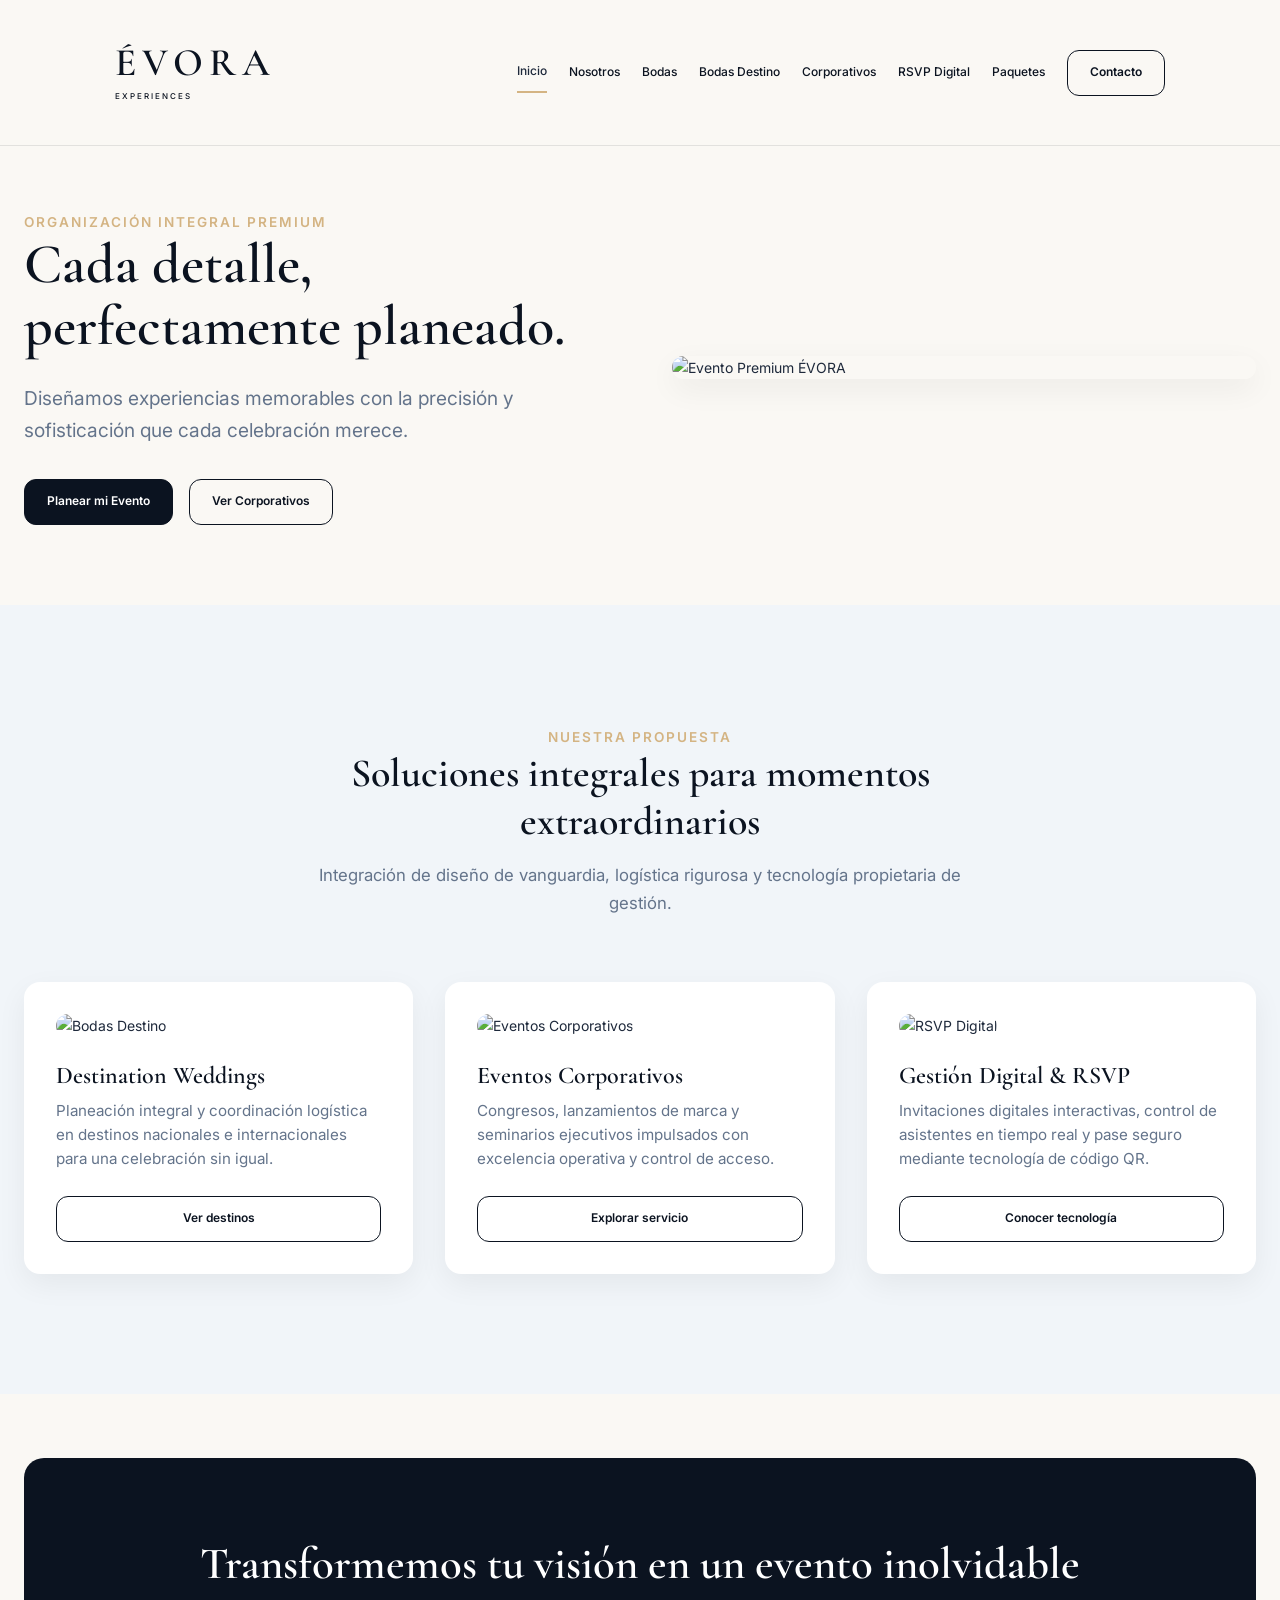
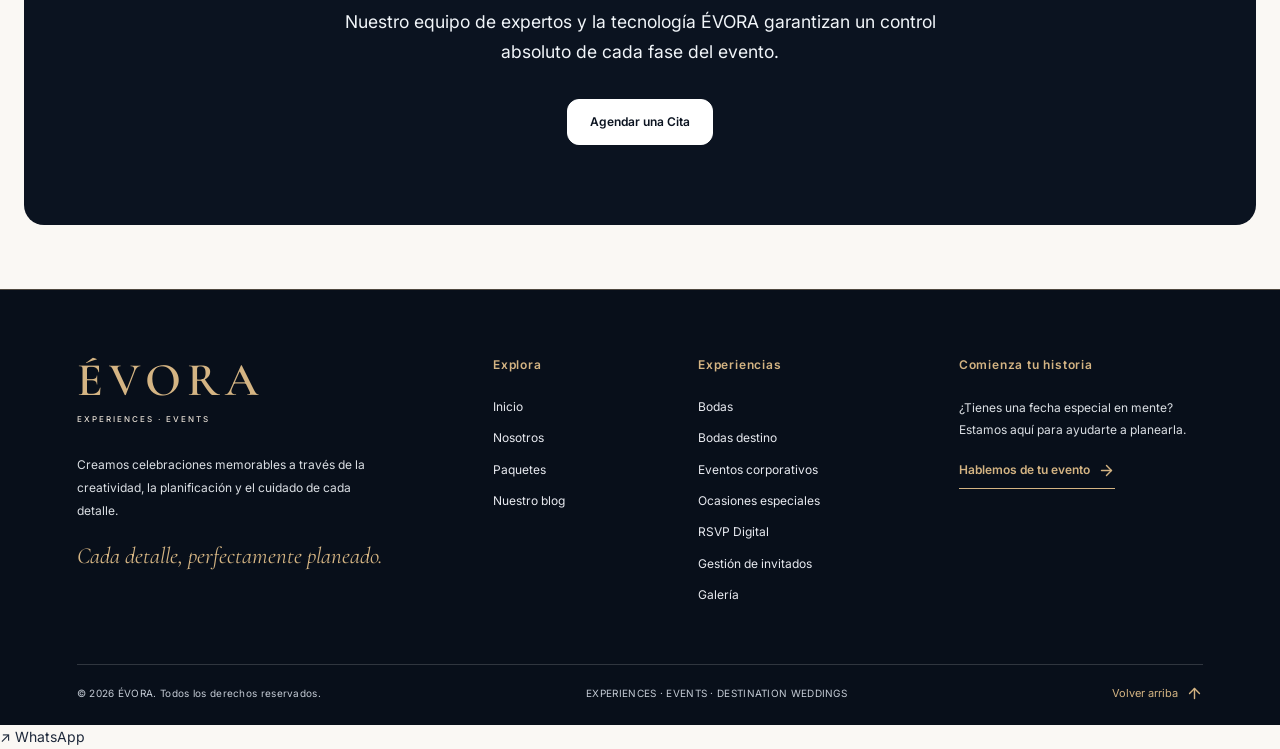
==== commit d55f5d62: "Merge branch 'master' of https://github.com/edasha22/PAGINA-EVORA" ====
--- a/index.html
+++ b/index.html
@@ -17,7 +17,7 @@
   <!-- CSS del contenido principal de las páginas -->
   <link rel="stylesheet" href="CSS/estilos.css">
 </head>
-<body>
+<body id="inicio">
 
   <!-- ENCABEZADO (Idéntico a Contactos) -->
   <header class="site-header">
@@ -114,37 +114,56 @@
     </section>
   </main>
 
-  <!-- PIE DE PÁGINA (Idéntico a Contactos) -->
   <footer class="site-footer">
-    <div class="container grid-12">
-      <div class="col-6">
-        <div class="logo footer-logo">
-          <span class="logo-title">ÉVORA</span>
-          <span class="logo-sub">EXPERIENCES · EVENTS · DESTINATION WEDDINGS</span>
-        </div>
-        <p class="footer-desc">Cada detalle, perfectamente planeado. Organización integral de eventos premium con atención personalizada.</p>
+    <div class="footer-main">
+      <div class="footer-about">
+        <a class="footer-logo" href="index.html" aria-label="ÉVORA - Inicio">ÉVORA<small>EXPERIENCES · EVENTS</small></a>
+        <p class="footer-description">Creamos celebraciones memorables a través de la creatividad, la planificación y el cuidado de cada detalle.</p>
+        <span class="footer-tagline">Cada detalle, perfectamente planeado.</span>
       </div>
-      <div class="col-6">
-        <h2 class="footer-heading">Navegación del sitio</h2>
-        <ul class="footer-links">
-          <li><a href="index.html" aria-current="page">Inicio</a></li>
-          <li><a href="nosotros.html">Nosotros</a></li>
-          <li><a href="bodas.html">Bodas</a></li>
-          <li><a href="bodas-destino.html">Bodas Destino</a></li>
-          <li><a href="eventos-corporativos.html">Eventos Corporativos</a></li>
-          <li><a href="ocasiones-especiales.html">Ocasiones Especiales</a></li>
-          <li><a href="rsvp.html">RSVP Digital</a></li>
-          <li><a href="gestion-invitados.html">Gestión de Invitados</a></li>
-          <li><a href="galeria.html">Galería</a></li>
-          <li><a href="paquetes.html">Paquetes</a></li>
-          <li><a href="blog.html">Blog</a></li>
-          <li><a href="Contactos.html">Contacto</a></li>
-        </ul>
+      <div class="footer-column">
+        <h3>Explora</h3>
+        <a href="index.html">Inicio</a>
+        <a href="nosotros.html">Nosotros</a>
+        <a href="paquetes.html">Paquetes</a>
+        <a href="blog.html">Nuestro blog</a>
       </div>
+      <div class="footer-column">
+        <h3>Experiencias</h3>
+        <a href="bodas.html">Bodas</a>
+        <a href="bodas-destino.html">Bodas destino</a>
+        <a href="eventos-corporativos.html">Eventos corporativos</a>
+        <a href="ocasiones-especiales.html">Ocasiones especiales</a>
+        <a href="rsvp.html">RSVP Digital</a>
+        <a href="gestion-invitados.html">Gestión de invitados</a>
+        <a href="galeria.html">Galería</a>
+      </div>
+      <div class="footer-column footer-contact">
+        <h3>Comienza tu historia</h3>
+        <p>¿Tienes una fecha especial en mente? Estamos aquí para ayudarte a planearla.</p>
+        <a class="footer-link-contact" href="Contactos.html">
+          Hablemos de tu evento
+          <svg class="icono" viewBox="0 0 24 24" fill="none" stroke="currentColor" stroke-width="2" stroke-linecap="round" stroke-linejoin="round" aria-hidden="true">
+            <path d="M5 12h14"></path>
+            <path d="m12 5 7 7-7 7"></path>
+          </svg>
+        </a>
+      </div>
+    </div>
+    <div class="footer-bottom">
+      <p>© 2026 ÉVORA. Todos los derechos reservados.</p>
+      <p>EXPERIENCES · EVENTS · DESTINATION WEDDINGS</p>
+      <a href="#inicio">
+        Volver arriba
+        <svg class="icono" viewBox="0 0 24 24" fill="none" stroke="currentColor" stroke-width="2" stroke-linecap="round" stroke-linejoin="round" aria-hidden="true">
+          <path d="M12 19V5"></path>
+          <path d="m5 12 7-7 7 7"></path>
+        </svg>
+      </a>
     </div>
   </footer>
 
-  <!-- BOTÓN FLOTANTE WHATSAPP-->
+  <!-- BOTÓN FLOTANTE WHATSAPP -->
   <a class="whatsapp-float whatsapp-configurable" data-contact-link="whatsapp" href="Contactos.html#contacto-whatsapp" aria-label="Escríbenos por WhatsApp">
     <span aria-hidden="true">↗</span>
     <span>WhatsApp</span>
--- a/CSS/encabezado-pie-de-pagina.css
+++ b/CSS/encabezado-pie-de-pagina.css
@@ -1,50 +1,18 @@
-/* ==========================================================================
-   ÉVORA - ENCABEZADO, MENÚ LATERAL Y PIE DE PÁGINA RESPONSIVE
-   Tokens oficiales (Sección 4.6), Identidad (Sección 3) e Interfaz (Sección 4)
-   ========================================================================== */
-
-/* 1. FUENTES OFICIALES (Sección 3.4) */
-@import url('https://fonts.googleapis.com/css2?family=Cormorant+Garamond:wght@600;700&family=Inter:wght@400;500;600&display=swap');
-
-/* 2. VARIABLES OFICIALES (Sección 4.6) */
 :root {
-  /* Paleta */
   --color-midnight: #0B1320;
-  --color-gold:     #D4B483;
-  --color-ivory:    #FAF8F4;
+  --color-gold: #D4B483;
+  --color-ivory: #FAF8F4;
   --color-charcoal: #1E293B;
-  --color-slate:    #64748B;
-  --color-mist:     #F1F5F9;
-  --color-white:    #FFFFFF;
-
-  /* Tipografía */
-  --font-display: 'Cormorant Garamond', serif;
-  --font-body:    'Inter', sans-serif;
-
-  /* Formas y Efectos */
-  --radius-base:    16px;
-  --radius-premium: 24px;
-  --shadow-soft:    0px 10px 30px rgba(0, 0, 0, 0.06);
-  --shadow-drawer:  -10px 0px 40px rgba(11, 19, 32, 0.18);
-  --transition:     300ms ease; /* Duración permitida: 300 ms (Sección 4.5) */
-
-  /* Escala oficial de espaciado (Sección 4.4) */
-  --space-1: 8px;
-  --space-2: 16px;
-  --space-3: 24px;
-  --space-4: 32px;
-  --space-5: 48px;
-  --space-6: 64px;
-  --space-7: 80px;
-  --space-8: 120px;
-  --space-9: 160px;
-}
-
-/* 3. RESET Y ESTRUCTURA BASE */
+  --color-slate: #64748B;
+  --color-mist: #F1F5F9;
+  --color-white: #FFFFFF;
+  --font-display: 'Cormorant Garamond', Georgia, serif;
+  --radius-premium: 20px;
+  --shadow-soft: 0 10px 30px rgba(0, 0, 0, .06);
+}
+
 * {
   box-sizing: border-box;
-  margin: 0;
-  padding: 0;
 }
 
 html {
@@ -52,182 +20,202 @@
 }
 
 body {
-  background-color: var(--color-ivory);
+  margin: 0;
+  background: var(--color-ivory);
   color: var(--color-charcoal);
-  font-family: var(--font-body);
-  font-weight: 400;
-  line-height: 1.65;
-  -webkit-font-smoothing: antialiased;
-}
-
-/* Bloqueo de scroll cuando el panel lateral está abierto */
-body.menu-open {
-  overflow: hidden;
-}
-
-/* Contenedor central alineado a la grilla oficial */
+  font: 400 14px/1.7 'Inter', 'Segoe UI', Arial, sans-serif;
+}
+
+main.bodas-page,
+main.rsvp-page {
+  display: block;
+  width: 100%;
+  align-self: stretch;
+  background: transparent;
+}
+
+h1,
+h2,
+h3,
+p {
+  margin-top: 0;
+}
+
+h1,
+h2,
+h3 {
+  color: var(--color-midnight);
+  font-family: var(--font-display);
+  font-weight: 600;
+}
+
+a {
+  color: inherit;
+  text-decoration: none;
+}
+
+a:focus-visible,
+button:focus-visible {
+  outline: 3px solid var(--color-gold);
+  outline-offset: 3px;
+}
+
 .container {
-  max-width: 1280px;
-  margin: 0 auto;
-  padding: 0 var(--space-4);
-}
-
-@media (max-width: 640px) {
-  .container {
-    padding: 0 var(--space-2);
-  }
-}
-
-/* 4. BOTONES DEL SISTEMA (Sección 4.3) */
+  width: min(100% - 48px, 1280px);
+  margin-inline: auto;
+}
+
+.grid-12 {
+  display: grid;
+  grid-template-columns: repeat(12, minmax(0, 1fr));
+  gap: 24px;
+}
+
+.col-6 {
+  grid-column: span 6;
+  min-width: 0;
+}
+
 .btn {
   display: inline-flex;
   align-items: center;
   justify-content: center;
-  gap: var(--space-1);
-  padding: var(--space-2) var(--space-4);
-  border-radius: var(--radius-base);
-  font-family: var(--font-body);
-  font-size: 0.92rem;
-  font-weight: 500;
-  text-decoration: none;
+  min-height: 46px;
+  padding: 12px 22px;
+  border: 1px solid var(--color-midnight);
+  border-radius: 12px;
+  font: 600 12px/1.4 'Inter', 'Segoe UI', Arial, sans-serif;
+  text-align: center;
   cursor: pointer;
-  transition: background-color var(--transition), color var(--transition), transform var(--transition);
+  transition: color .2s ease, background-color .2s ease, border-color .2s ease, transform .2s ease;
+}
+
+.btn:hover {
+  transform: translateY(-2px);
 }
 
 .btn-primary {
-  background-color: var(--color-midnight);
+  background: var(--color-midnight);
   color: var(--color-white);
-  border: 1px solid var(--color-midnight);
 }
 
 .btn-primary:hover {
-  background-color: var(--color-charcoal);
-  color: var(--color-white);
-  transform: translateY(-2px);
+  background: #1E293B;
+  border-color: #1E293B;
 }
 
 .btn-secondary {
-  background-color: transparent;
+  background: transparent;
   color: var(--color-midnight);
-  border: 1px solid var(--color-gold);
-}
-
-/* Contraste obligatorio: texto medianoche sobre champagne gold (Secciones 3.3 y 4.3) */
+}
+
 .btn-secondary:hover {
-  background-color: var(--color-gold);
+  background: var(--color-gold);
+  border-color: var(--color-gold);
   color: var(--color-midnight);
-  transform: translateY(-2px);
-}
-
-/* 5. LOGOTIPO EDITORIAL (Sección 3.2: Mínimo 120px) */
-.logo {
-  min-width: max-content;
-  flex: 0 0 auto;
-  padding: var(--space-1) 0;
-  text-decoration: none;
-  color: var(--color-midnight);
-  display: inline-flex;
-  flex-direction: column;
-}
-
-.logo-title {
-  font-family: var(--font-display);
-  font-size: clamp(1.65rem, 2vw, 2.4rem);
-  font-weight: 700;
-  letter-spacing: 0.1em;
-  line-height: 1;
-}
-
-.logo-sub {
-  font-family: var(--font-body);
-  font-size: clamp(0.48rem, 0.65vw, 0.62rem);
-  font-weight: 500;
-  letter-spacing: clamp(0.12em, 0.24vw, 0.24em);
-  margin-top: 4px;
-}
-
-/* 6. ENCABEZADO FIJO */
+}
+
 .site-header {
-  background-color: var(--color-ivory);
-  border-bottom: 1px solid rgba(212, 180, 131, 0.35);
   position: sticky;
   top: 0;
-  z-index: 900;
+  z-index: 1000;
+  padding: 20px 6%;
+  background: var(--color-ivory);
+  border-bottom: 1px solid rgba(11, 19, 32, .1);
 }
 
 .header-inner {
+  position: relative;
+  z-index: 2;
   display: flex;
+  align-items: center;
   justify-content: space-between;
-  align-items: center;
-  gap: clamp(12px, 2vw, 32px);
   width: 100%;
   max-width: 1400px;
   padding: clamp(14px, 1.8vw, 24px) clamp(16px, 3vw, 48px);
-}
-
-/* Menú horizontal en escritorio */
+  gap: 20px;
+}
+
+.site-header .container {
+  width: 100%;
+  margin: 0;
+}
+
+.logo {
+  display: inline-flex;
+  flex: 0 0 auto;
+  flex-direction: column;
+  color: var(--color-midnight);
+  line-height: 1;
+  text-decoration: none;
+}
+
+.logo-title {
+  font: 600 39px/1 var(--font-display);
+  letter-spacing: 6px;
+}
+
+.logo-sub {
+  margin-top: 9px;
+  font: 500 8px/1.4 'Inter', 'Segoe UI', Arial, sans-serif;
+  letter-spacing: 2px;
+}
+
 .main-nav {
   display: flex;
+  flex-wrap: wrap;
   align-items: center;
   justify-content: flex-end;
   min-width: 0;
-  
-  a{
-    margin: 0 15px;
-    font-size: 14px;
-  }
-}
-
-.nav-link {
-  font-size: clamp(0.72rem, 0.85vw, 0.92rem);
+  gap: 10px 22px;
+}
+
+.main-nav .nav-link {
+  padding: 9px 0;
+  color: var(--color-midnight);
+  font-size: 12px;
   font-weight: 500;
+  white-space: nowrap;
+  transition: color .3s ease;
+}
+
+.main-nav .nav-link:hover,
+.main-nav .nav-link.active {
+  border-bottom: 2px solid var(--color-gold);
   color: var(--color-charcoal);
-  text-decoration: none;
-  padding-bottom: 4px;
-  border-bottom: 1px solid transparent;
-  transition: color var(--transition), border-bottom-color var(--transition);
-  white-space: nowrap;
 }
 
 .main-nav .btn {
   flex: 0 0 auto;
-  padding: clamp(10px, 0.8vw, 16px) clamp(12px, 1.25vw, 24px);
-  font-size: clamp(0.72rem, 0.85vw, 0.92rem);
-  white-space: nowrap;
-}
-
-.nav-link:hover,
-.nav-link.active {
-  color: var(--color-midnight);
-  border-bottom-color: var(--color-gold);
-}
-
-/* 7. BOTÓN HAMBURGUESA (3 LÍNEAS) - OCULTO EN ESCRITORIO */
+}
+
 .menu-toggle {
   display: none;
+  width: 44px;
+  height: 44px;
+  padding: 10px;
+  flex: 0 0 auto;
   flex-direction: column;
-  justify-content: space-between;
-  width: 32px;
-  height: 22px;
+  align-items: center;
+  justify-content: center;
+  gap: 5px;
+  border: 1px solid rgba(11, 19, 32, .2);
+  border-radius: 10px;
   background: transparent;
-  border: none;
   cursor: pointer;
-  padding: 0;
-  z-index: 1001;
 }
 
 .menu-toggle span {
   display: block;
-  width: 100%;
+  width: 23px;
   height: 2px;
-  background-color: var(--color-midnight);
   border-radius: 2px;
-  transition: transform var(--transition), opacity var(--transition), background-color var(--transition);
-}
-
-/* Animación de las 3 líneas a "X" al abrir */
+  background: var(--color-midnight);
+  transition: transform .25s ease, opacity .25s ease;
+}
+
 .menu-toggle.is-active span:nth-child(1) {
-  transform: translateY(10px) rotate(45deg);
+  transform: translateY(8px) rotate(45deg);
 }
 
 .menu-toggle.is-active span:nth-child(2) {
@@ -235,281 +223,259 @@
 }
 
 .menu-toggle.is-active span:nth-child(3) {
-  transform: translateY(-10px) rotate(-45deg);
-}
-
-/* Encabezado dentro del panel lateral (cerrar / logo) */
-.drawer-header {
-  display: none;
-}
-
-/* Overlay semitransparente oscuro */
+  transform: translateY(-8px) rotate(-45deg);
+}
+
 .drawer-backdrop {
   display: none;
-  position: fixed;
-  top: 0;
-  left: 0;
-  width: 100vw;
-  height: 100vh;
-  padding: 0;
-  border: 0;
-  background-color: rgba(11, 19, 32, 0.55);
-  backdrop-filter: blur(2px);
-  z-index: 950;
-  opacity: 0;
-  pointer-events: none;
-  cursor: pointer;
-  transition: opacity var(--transition);
-}
-
-.drawer-backdrop.is-active {
-  opacity: 1;
-  pointer-events: auto;
-}
-
-@media (min-width: 401px) and (max-width: 1100px) {
+}
+
+.site-footer {
+  padding: 67px 6% 0;
+  border-top: 1px solid rgba(212, 180, 131, .35);
+  background: #080F1A;
+  color: var(--color-white);
+}
+
+.site-footer a {
+  text-decoration: none;
+}
+
+.footer-main {
+  display: grid;
+  grid-template-columns: 1.7fr .75fr 1fr 1.1fr;
+  gap: clamp(22px, 3vw, 56px);
+  max-width: 1450px;
+  margin: 0 auto;
+  padding-bottom: 58px;
+}
+
+.footer-logo {
+  display: inline-block;
+  color: var(--color-gold);
+  font: 600 47px/1 var(--font-display);
+  letter-spacing: 6px;
+}
+
+.footer-logo small {
+  display: block;
+  margin-top: 10px;
+  color: #E8E0D6;
+  font: 500 8px/1.4 'Inter', 'Segoe UI', Arial, sans-serif;
+  letter-spacing: 2px;
+}
+
+.footer-description {
+  max-width: 310px;
+  margin: 25px 0 20px;
+  color: #DBDFE4;
+  font-size: 12px;
+  line-height: 1.9;
+}
+
+.footer-tagline {
+  color: var(--color-gold);
+  font: italic 23px/1.3 var(--font-display);
+}
+
+.footer-column {
+  display: flex;
+  flex-direction: column;
+  align-items: flex-start;
+  gap: 11px;
+}
+
+.footer-column h3 {
+  margin: 0 0 12px;
+  color: var(--color-gold);
+  font: 600 12px/1.4 'Inter', 'Segoe UI', Arial, sans-serif;
+  letter-spacing: .8px;
+}
+
+.footer-column > a:not(.footer-link-contact) {
+  color: #E8EAF0;
+  font-size: 12px;
+  transition: color .3s ease;
+}
+
+.footer-column > a:hover {
+  color: var(--color-gold);
+}
+
+.footer-contact p {
+  margin: 0;
+  color: #DBDFE4;
+  font-size: 12px;
+  line-height: 1.8;
+}
+
+.footer-link-contact {
+  display: inline-flex;
+  align-items: center;
+  gap: 8px;
+  margin-top: 9px;
+  padding-bottom: 7px;
+  color: var(--color-gold);
+  border-bottom: 1px solid var(--color-gold);
+  font-size: 12px;
+  font-weight: 600;
+}
+
+.footer-bottom {
+  display: flex;
+  align-items: center;
+  justify-content: space-between;
+  flex-wrap: wrap;
+  gap: 17px;
+  max-width: 1450px;
+  margin: 0 auto;
+  padding: 19px 0 23px;
+  border-top: 1px solid rgba(255, 255, 255, .16);
+}
+
+.footer-bottom p {
+  margin: 0;
+  color: #C4CBD5;
+  font-size: 10px;
+  letter-spacing: .3px;
+}
+
+.footer-bottom > a {
+  display: inline-flex;
+  align-items: center;
+  gap: 8px;
+  color: var(--color-gold);
+  font-size: 11px;
+}
+
+.site-footer .icono {
+  display: inline-block;
+  width: 17px;
+  height: 17px;
+  flex-shrink: 0;
+  vertical-align: middle;
+}
+
+@media (max-width: 1100px) {
+  .footer-main {
+    grid-template-columns: 1.4fr 1fr 1fr;
+    row-gap: 42px;
+  }
+
+  .footer-about {
+    grid-column: 1 / -1;
+  }
+}
+
+@media (max-width: 880px) {
+  .site-header {
+    padding: 15px 6%;
+  }
+
   .header-inner {
-    flex-wrap: wrap;
-  }
-
-  .main-nav {
-    flex: 1 0 100%;
-    justify-content: center;
-    flex-wrap: wrap;
-    gap: 8px clamp(12px, 2vw, 24px);
-  }
-}
-
-/* ========================================================================== 
-   8. COMPORTAMIENTO MÓVIL Y TABLET: PANEL LATERAL DESLIZABLE (OFF-CANVAS)
-   ========================================================================== */
-@media (max-width: 400px) {
-  body.menu-open .site-header {
-    z-index: 1100;
+    flex-wrap: nowrap;
   }
 
   .menu-toggle {
     display: flex;
   }
 
-  .drawer-backdrop {
-    display: block;
-  }
-
-  /* El menú principal se convierte en el panel lateral derecho */
   .main-nav {
-    position: fixed;
-    top: 0;
+    display: none;
+    position: absolute;
+    z-index: 3;
+    top: 100%;
     right: 0;
-    width: 320px;
-    max-width: 85vw;
-    height: 100vh;
-    background-color: var(--color-ivory);
-    box-shadow: var(--shadow-drawer);
-    border-left: 1px solid var(--color-gold);
+    left: 0;
+    max-height: calc(100vh - 76px);
+    overflow-y: auto;
+    padding: 10px 6% 18px;
+    align-items: stretch;
+    flex-direction: column;
+    gap: 0;
+    background: var(--color-ivory);
+    box-shadow: 0 12px 25px rgba(11, 19, 32, .12);
+  }
+
+  .main-nav.is-open {
     display: flex;
-    flex-direction: column;
-    align-items: flex-start;
-    justify-content: flex-start;
-    padding: var(--space-6) var(--space-4) var(--space-5);
-    gap: var(--space-3);
-    z-index: 1000;
-    overflow-y: auto;
-    /* Transición suave deslizable (300ms) */
-    transform: translateX(100%);
-    transition: transform var(--transition);
-  }
-
-  .main-nav.is-open {
-    transform: translateX(0);
-  }
-
-  .drawer-header {
-    display: block;
-    width: 100%;
-    padding-bottom: var(--space-3);
-    border-bottom: 1px solid rgba(212, 180, 131, 0.35);
-    margin-bottom: var(--space-2);
-  }
-
-  .drawer-tag {
-    font-size: 0.72rem;
-    font-weight: 600;
-    text-transform: uppercase;
-    letter-spacing: 0.2em;
-    color: var(--color-slate);
-    display: block;
-    margin-top: 4px;
   }
 
   .main-nav .nav-link {
     width: 100%;
-    font-size: 1.15rem;
-    font-family: var(--font-display);
-    font-weight: 600;
-    padding: var(--space-1) 0;
-    border-bottom: 1px solid rgba(212, 180, 131, 0.2);
+    padding: 13px 4px;
+    border-bottom: 1px solid rgba(11, 19, 32, .1);
+    font-size: 13px;
   }
 
   .main-nav .btn {
     width: 100%;
-    margin-top: var(--space-3);
-    text-align: center;
-  }
-}
-
-/* ==========================================================================
-   9. PIE DE PÁGINA CORPORATIVO (SECCIÓN 3.3 Y 5)
-   ========================================================================== */
-.site-footer {
-  background-color: var(--color-midnight);
-  color: var(--color-ivory);
-  padding: var(--space-7) 0 var(--space-5);
-  border-top: 1px solid var(--color-gold);
-}
-
-.footer-grid {
-  display: grid;
-  grid-template-columns: 1fr 1fr;
-  gap: var(--space-6);
-  align-items: start;
-}
-
-.footer-brand {
-  max-width: 440px;
-}
-
-.footer-logo {
-  color: var(--color-ivory);
-  margin-bottom: var(--space-2);
-}
-
-.footer-logo .logo-sub {
-  color: var(--color-gold);
-}
-
-.footer-desc {
-  font-size: 0.95rem;
-  opacity: 0.85;
-  margin-bottom: var(--space-3);
-  line-height: 1.6;
-}
-
-.footer-badge {
-  display: inline-block;
-  font-size: 0.75rem;
-  font-weight: 600;
-  letter-spacing: 0.15em;
-  text-transform: uppercase;
-  color: var(--color-gold);
-  border: 1px solid rgba(212, 180, 131, 0.4);
-  padding: 4px var(--space-2);
-  border-radius: var(--radius-base);
-}
-
-.footer-nav {
-  display: flex;
-  flex-direction: column;
-}
-
-.footer-heading {
-  font-family: var(--font-display);
-  color: var(--color-gold);
-  font-size: 1.35rem;
-  font-weight: 600;
-  margin-bottom: var(--space-3);
-  letter-spacing: 0.04em;
-}
-
-/* Lista oficial de las 12 páginas en 2 columnas */
-.footer-links {
-  list-style: none;
-  display: grid;
-  grid-template-columns: repeat(4, 1fr);
-  gap: var(--space-2) var(--space-4);
-  grid-auto-flow: row;
-  justify-items: center;
-}
-
-.footer-links a {
-  color: var(--color-ivory);
-  text-decoration: none;
-  font-size: 0.9rem;
-  opacity: 0.82;
-  transition: opacity var(--transition), color var(--transition);
-}
-
-.footer-links a:hover {
-  opacity: 1;
-  color: var(--color-gold);
-  text-decoration: underline;
-}
-
-/* Sub-footer inferior con derechos reservados */
-.footer-bottom {
-  margin-top: var(--space-6);
-  padding-top: var(--space-4);
-  border-top: 1px solid rgba(255, 255, 255, 0.1);
-  display: flex;
-  justify-content: space-between;
-  align-items: center;
-  flex-wrap: wrap;
-  gap: var(--space-2);
-  font-size: 0.82rem;
-  color: var(--color-slate);
-}
-
-/* Adaptación responsive del footer en móvil y tablet */
-@media (max-width: 820px) {
-  .footer-grid {
+    margin-top: 14px;
+  }
+
+  .drawer-backdrop.is-active {
+    display: block;
+    position: fixed;
+    z-index: 1;
+    inset: 0;
+    border: 0;
+    background: rgba(11, 19, 32, .35);
+  }
+
+  body.menu-open {
+    overflow: hidden;
+  }
+}
+
+@media (max-width: 700px) {
+  .site-footer {
+    padding: 48px 22px 0;
+  }
+
+  .footer-main {
+    grid-template-columns: 1fr 1fr;
+    gap: 32px;
+  }
+
+  .footer-about,
+  .footer-contact {
+    grid-column: 1 / -1;
+  }
+
+  .footer-bottom {
+    justify-content: flex-start;
+  }
+}
+
+@media (max-width: 600px) {
+  .grid-12 {
+    gap: 16px;
+  }
+
+  .col-6 {
+    grid-column: span 12;
+  }
+}
+
+@media (max-width: 400px) {
+  .footer-main {
     grid-template-columns: 1fr;
-    gap: var(--space-5);
-  }
-
-  .footer-links {
-    grid-template-columns: 1fr;
-    gap: var(--space-2);
-  }
-
-  .footer-bottom {
-    flex-direction: column;
-    align-items: flex-start;
-  }
-}
-
-/* ==========================================================================
-   10. BOTÓN FLOTANTE DE WHATSAPP (REQUERIMIENTO OBLIGATORIO SECCIÓN 6)
-   ========================================================================== */
-.whatsapp-float {
-  position: fixed;
-  bottom: var(--space-4);
-  right: var(--space-4);
-  background-color: var(--color-midnight);
-  color: var(--color-white);
-  border: 1px solid var(--color-gold);
-  border-radius: var(--radius-base);
-  padding: var(--space-2) var(--space-3);
-  display: inline-flex;
-  align-items: center;
-  gap: var(--space-1);
-  text-decoration: none;
-  font-size: 0.9rem;
-  font-weight: 500;
-  box-shadow: var(--shadow-soft);
-  z-index: 1000;
-  transition: background-color var(--transition), transform var(--transition);
-}
-
-.whatsapp-float:hover {
-  background-color: var(--color-charcoal);
-  transform: translateY(-2px);
-}
-
-@media (max-width: 640px) {
-  .whatsapp-float {
-    bottom: var(--space-2);
-    right: var(--space-2);
-    padding: var(--space-1) var(--space-2);
-    font-size: 0.82rem;
-  }
-}+  }
+
+  .footer-about,
+  .footer-contact {
+    grid-column: auto;
+  }
+}
+
+@media (prefers-reduced-motion: reduce) {
+  html {
+    scroll-behavior: auto;
+  }
+
+  *,
+  *::before,
+  *::after {
+    transition-duration: .01ms !important;
+  }
+}
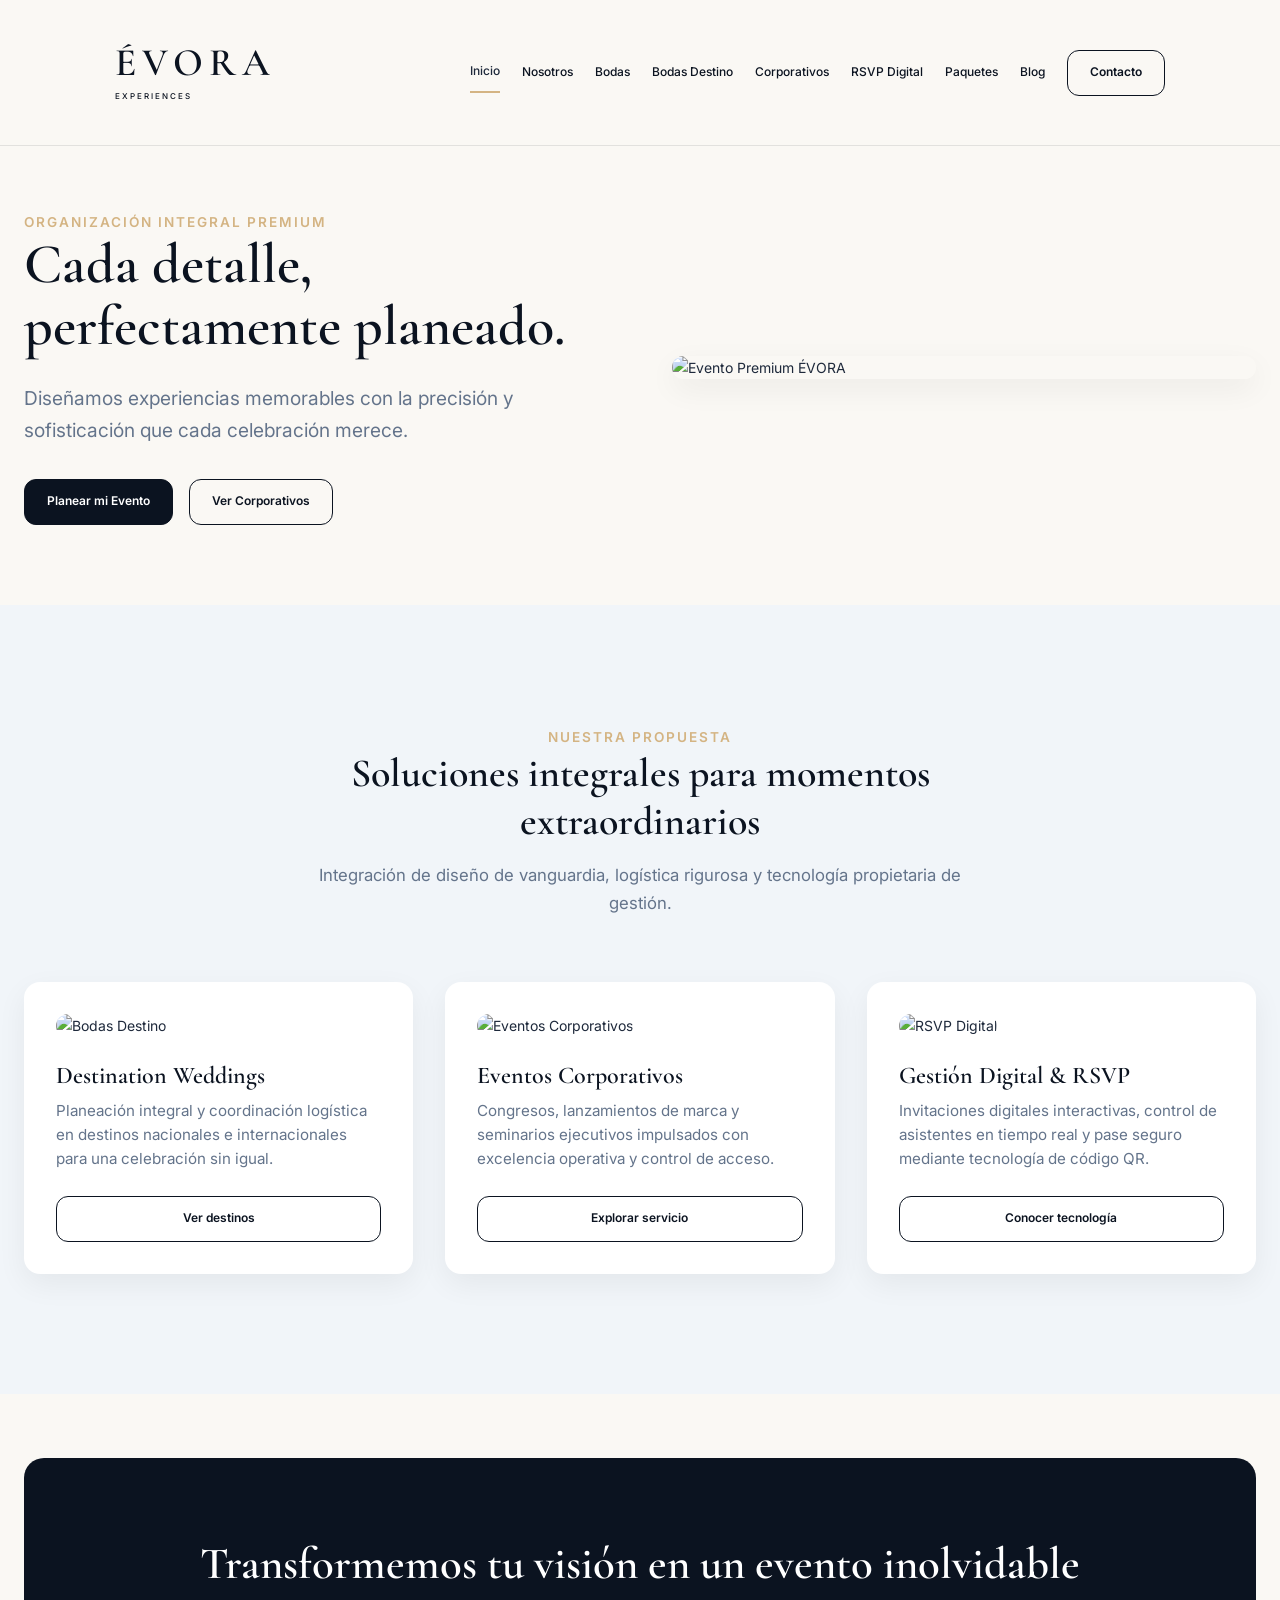
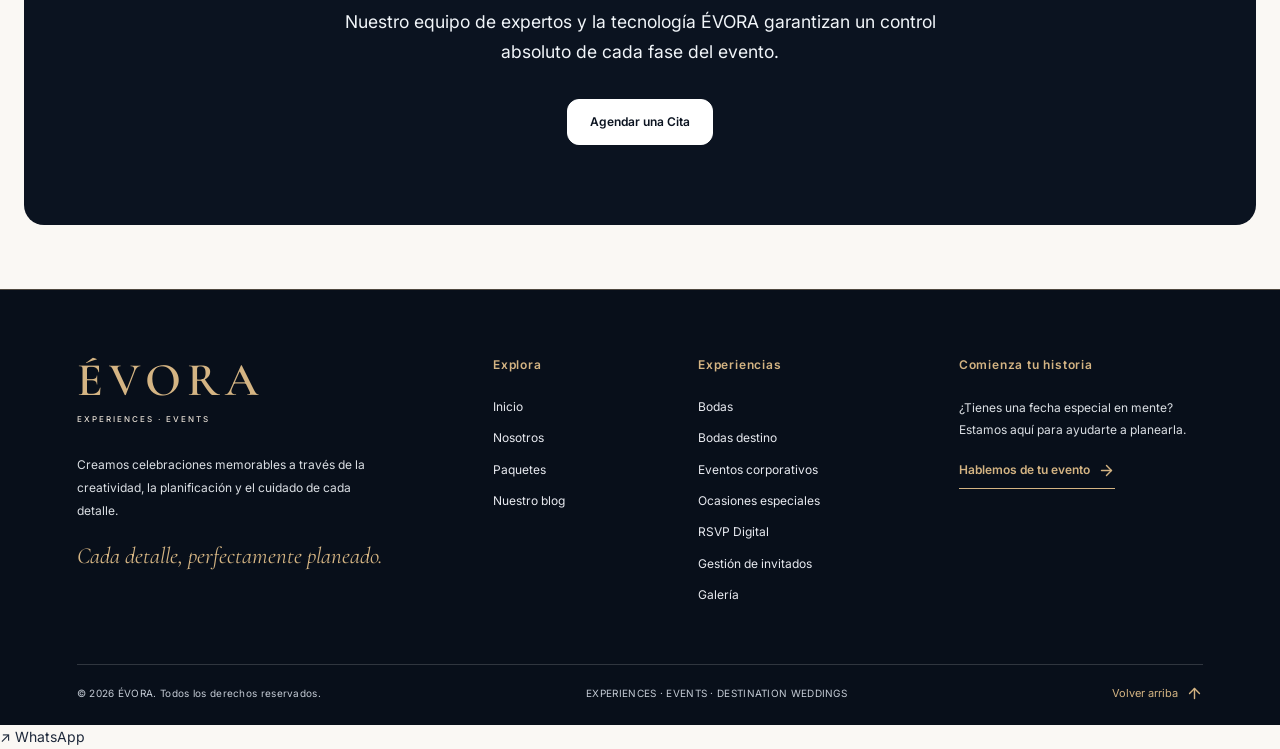
==== commit d3255715: "intento de arreglo del blog xd :v" ====
--- a/index.html
+++ b/index.html
@@ -41,6 +41,7 @@
         <a href="eventos-corporativos.html" class="nav-link">Corporativos</a>
         <a href="rsvp.html" class="nav-link">RSVP Digital</a>
         <a href="paquetes.html" class="nav-link">Paquetes</a>
+        <a href="blog.html" class="nav-link">Blog</a>
         <a href="Contactos.html" class="btn btn-secondary">Contacto</a>
       </nav>
     </div>
--- a/CSS/encabezado-pie-de-pagina.css
+++ b/CSS/encabezado-pie-de-pagina.css
@@ -214,15 +214,15 @@
   transition: transform .25s ease, opacity .25s ease;
 }
 
-.menu-toggle.is-active span:nth-child(1) {
+.menu-toggle.is-open span:nth-child(1) {
   transform: translateY(8px) rotate(45deg);
 }
 
-.menu-toggle.is-active span:nth-child(2) {
+.menu-toggle.is-open span:nth-child(2) {
   opacity: 0;
 }
 
-.menu-toggle.is-active span:nth-child(3) {
+.menu-toggle.is-open span:nth-child(3) {
   transform: translateY(-8px) rotate(-45deg);
 }
 
